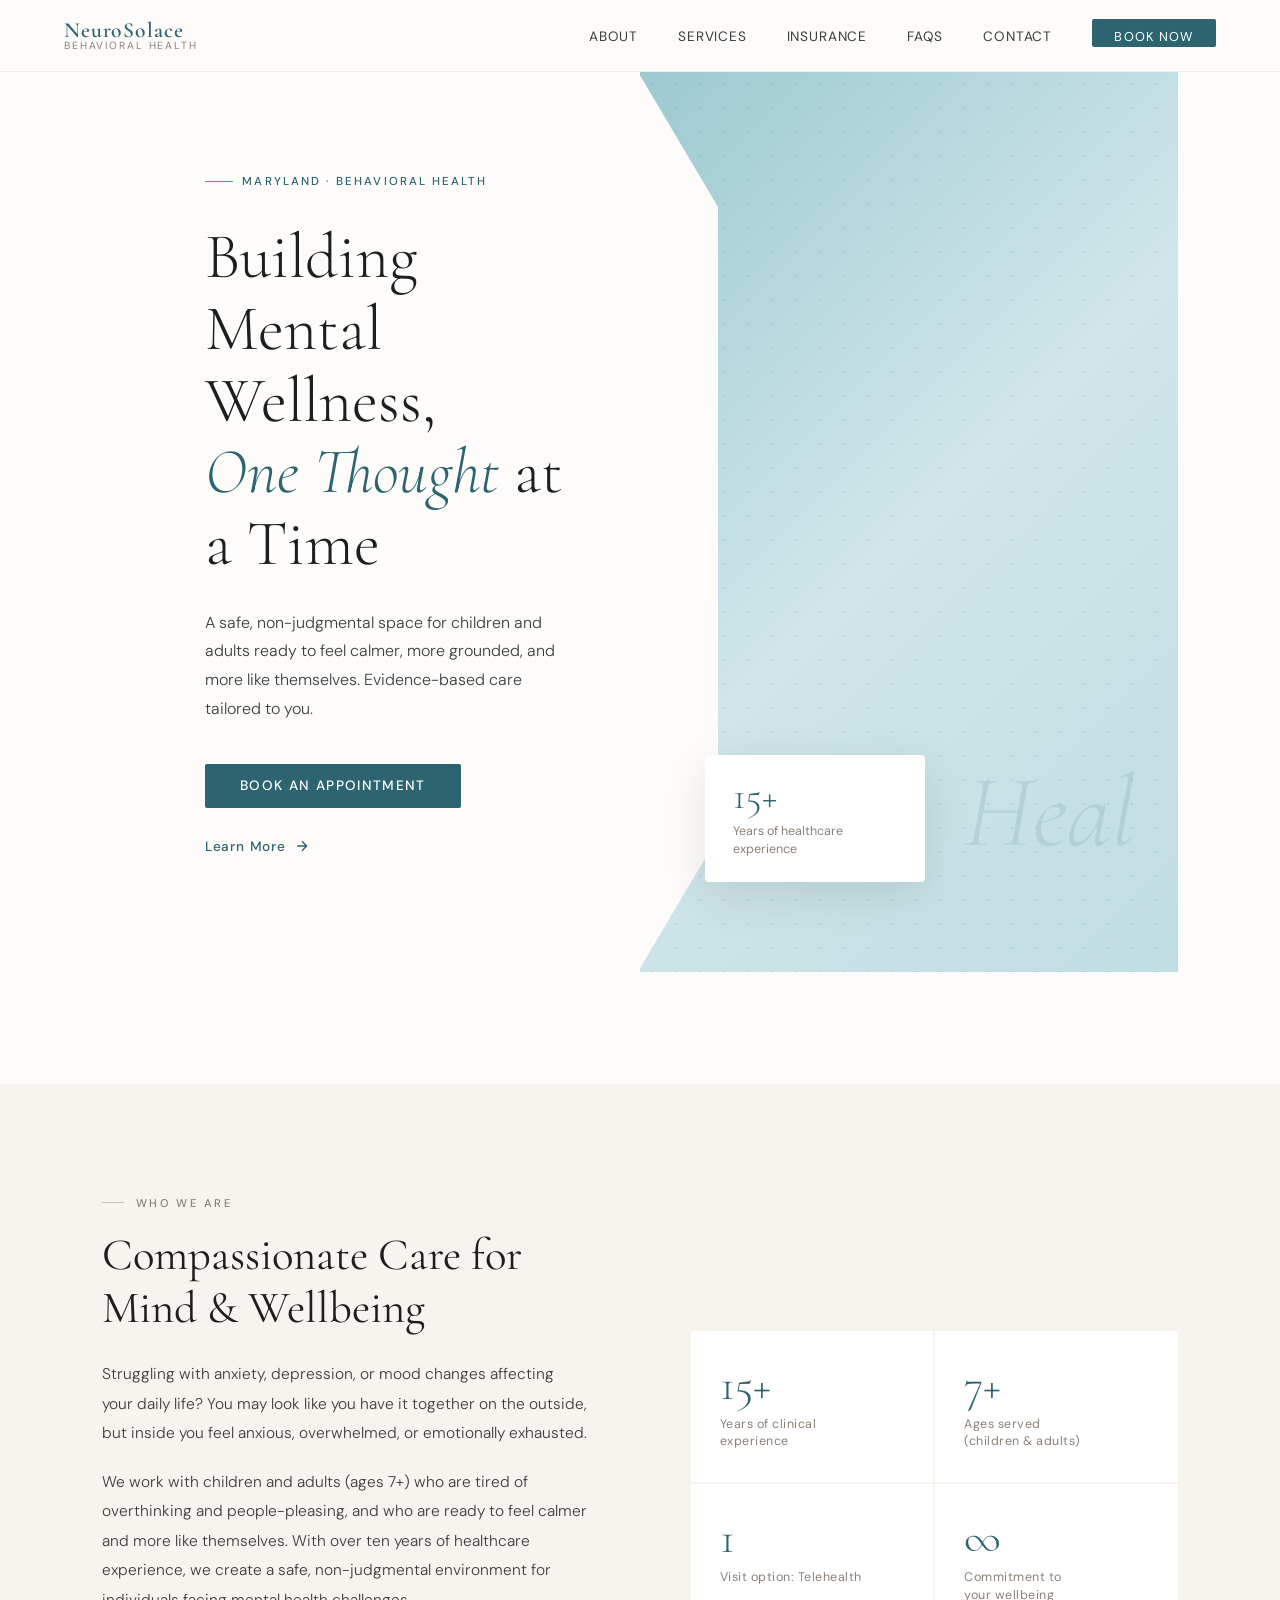
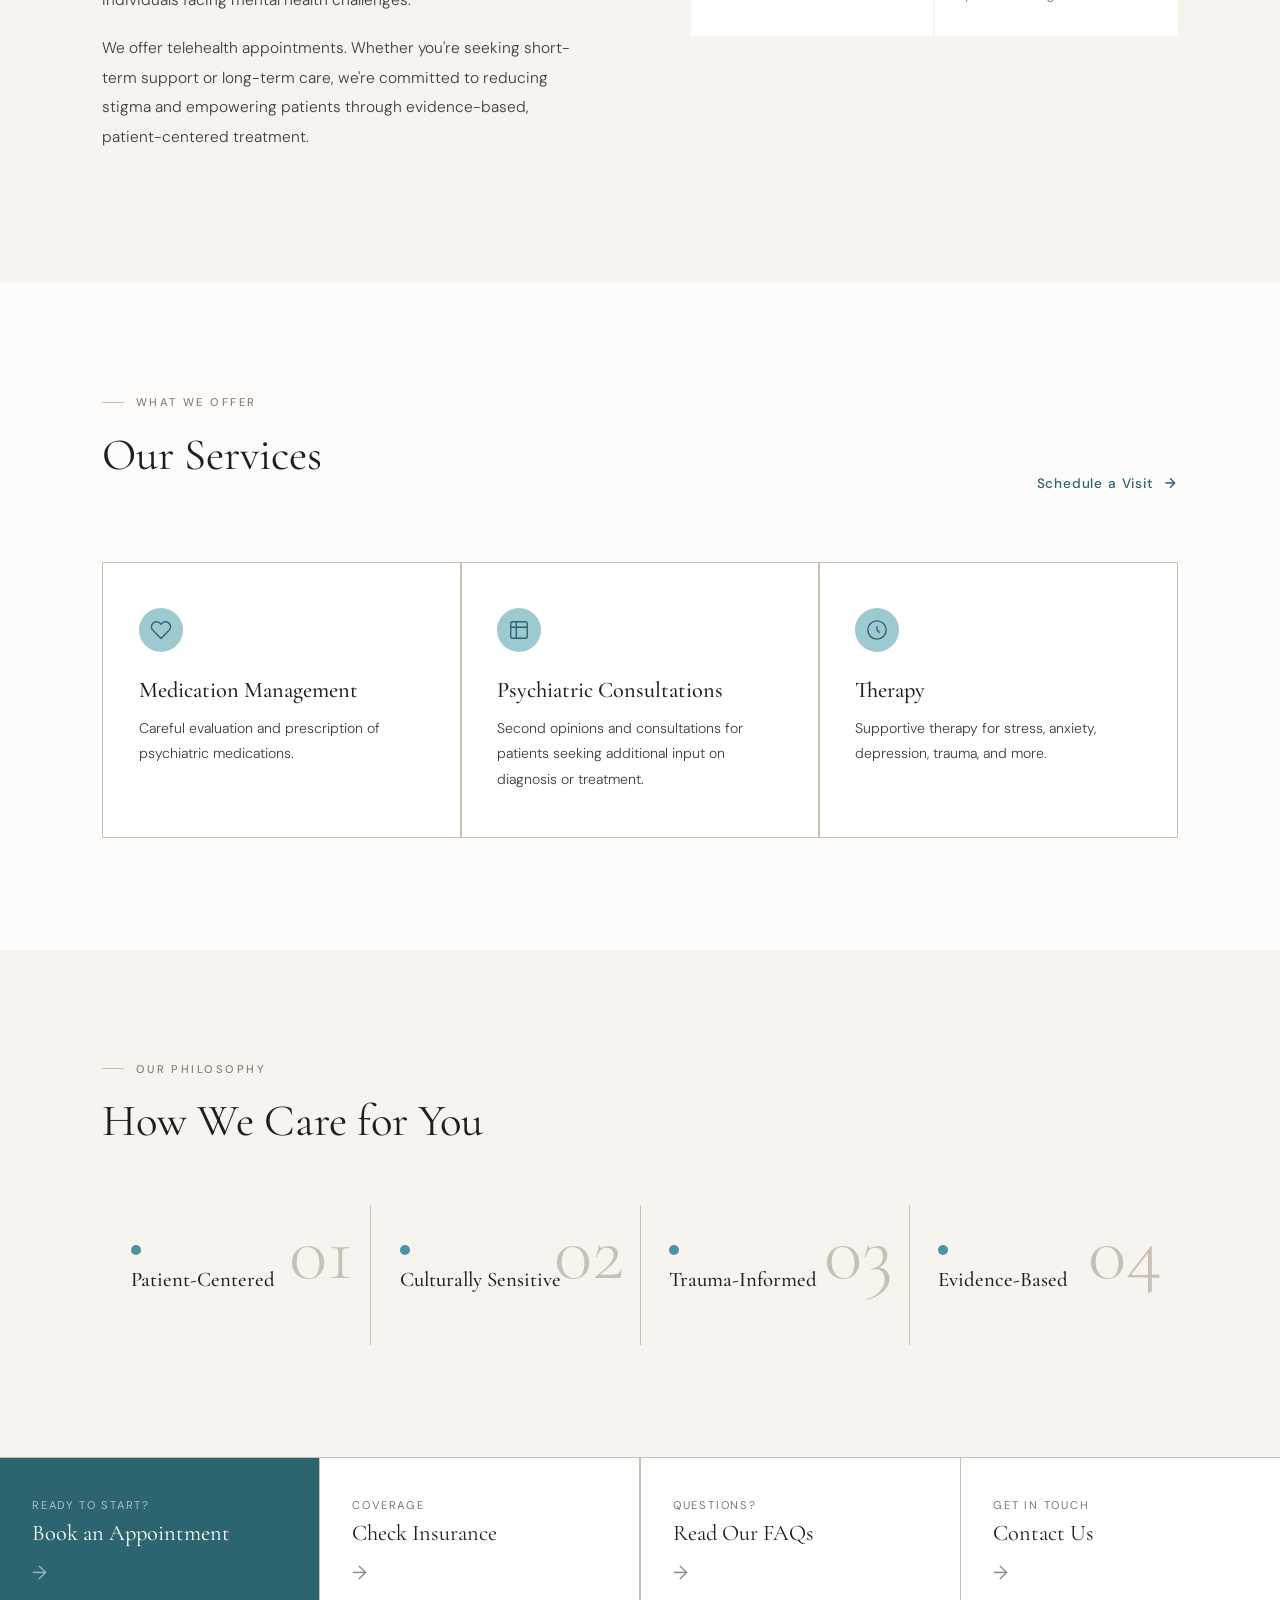
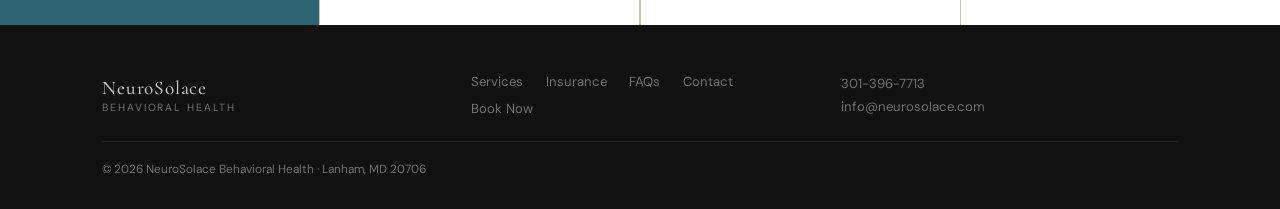
==== index.html @ a00811a0 "Add files via upload" ====
<!DOCTYPE html>
<html lang="en">
<head>
  <meta charset="UTF-8" />
  <meta name="viewport" content="width=device-width, initial-scale=1.0" />
  <title>NeuroSolace Behavioral Health | Mental Health · Therapy · Medication Management</title>
  <link rel="preconnect" href="https://fonts.googleapis.com">
  <link rel="preconnect" href="https://fonts.gstatic.com" crossorigin>
  <link href="https://fonts.googleapis.com/css2?family=Cormorant+Garamond:ital,wght@0,300;0,400;0,500;0,600;1,300;1,400&family=DM+Sans:ital,opsz,wght@0,9..40,300;0,9..40,400;0,9..40,500;1,9..40,300&display=swap" rel="stylesheet">
  <link rel="stylesheet" href="styles.css">
</head>
<body>

<!-- NAV -->
<nav id="navbar">
  <a href="index.html" class="nav-logo">
    <span>NeuroSolace</span>
    <span>Behavioral Health</span>
  </a>
  <ul class="nav-links">
    <li><a href="#about">About</a></li>
    <li><a href="services.html">Services</a></li>
    <li><a href="insurance.html">Insurance</a></li>
    <li><a href="faqs.html">FAQs</a></li>
    <li><a href="contact.html">Contact</a></li>
    <li><a href="contact.html" class="nav-cta">Book Now</a></li>
  </ul>
  <button class="hamburger" id="menuBtn" aria-label="Open menu">
    <span></span><span></span><span></span>
  </button>
</nav>

<!-- MOBILE MENU -->
<div class="mobile-nav" id="mobileNav">
  <button class="close-btn" id="closeBtn">×</button>
  <a href="#about" class="mob-link">About</a>
  <a href="services.html" class="mob-link">Services</a>
  <a href="insurance.html" class="mob-link">Insurance</a>
  <a href="faqs.html" class="mob-link">FAQs</a>
  <a href="contact.html" class="mob-link">Contact</a>
  <a href="contact.html" class="mob-link">Book Now</a>
</div>

<!-- HERO -->
<section id="hero">
  <div class="hero-left">
    <div class="hero-badge reveal">Maryland · Behavioral Health</div>
    <h1 class="hero-title reveal">
      Building Mental Wellness,<br>
      <em>One Thought</em> at a Time
    </h1>
    <p class="hero-desc reveal">
      A safe, non-judgmental space for children and adults ready to feel calmer,
      more grounded, and more like themselves. Evidence-based care tailored to you.
    </p>
    <div class="hero-actions reveal">
      <a href="contact.html" class="btn-primary">Book an Appointment</a>
      <a href="#about" class="btn-secondary">
        Learn More
        <svg width="16" height="16" viewBox="0 0 24 24" fill="none" stroke="currentColor" stroke-width="2"><path d="M5 12h14M12 5l7 7-7 7"/></svg>
      </a>
    </div>
  </div>
  <div class="hero-right" aria-hidden="true">
    <div class="hero-pattern"></div>
    <div class="hero-accent-text">Heal</div>
    <div class="hero-shape"></div>
    <div class="hero-card">
      <div class="hero-card-num">15+</div>
      <p>Years of healthcare experience</p>
    </div>
  </div>
</section>

<!-- ABOUT -->
<section id="about">
  <div class="about-text">
    <div class="section-label reveal">Who We Are</div>
    <h2 class="section-title reveal">Compassionate Care for<br>Mind &amp; Wellbeing</h2>
    <p class="reveal">
      Struggling with anxiety, depression, or mood changes affecting your daily life?
      You may look like you have it together on the outside, but inside you feel anxious,
      overwhelmed, or emotionally exhausted.
    </p>
    <p class="reveal">
      We work with children and adults (ages 7+) who are tired of overthinking and
      people-pleasing, and who are ready to feel calmer and more like themselves.
      With over ten years of healthcare experience, we create a safe, non-judgmental
      environment for individuals facing mental health challenges.
    </p>
    <p class="reveal">
      We offer telehealth appointments. Whether you're
      seeking short-term support or long-term care, we're committed to reducing stigma
      and empowering patients through evidence-based, patient-centered treatment.
    </p>
  </div>
  <div class="about-stats reveal">
    <div class="stat-box">
      <div class="stat-num">15+</div>
      <div class="stat-label">Years of clinical<br>experience</div>
    </div>
    <div class="stat-box">
      <div class="stat-num">7+</div>
      <div class="stat-label">Ages served<br>(children &amp; adults)</div>
    </div>
    <div class="stat-box">
      <div class="stat-num">1</div>
      <div class="stat-label">Visit option: Telehealth</div>
    </div>
    <div class="stat-box">
      <div class="stat-num">∞</div>
      <div class="stat-label">Commitment to<br>your wellbeing</div>
    </div>
  </div>
</section>

<!-- SERVICES PREVIEW -->
<section id="services-preview">
  <div class="services-header">
    <div>
      <div class="section-label reveal">What We Offer</div>
      <h2 class="section-title reveal">Our Services</h2>
    </div>
    <a href="contact.html" class="btn-secondary reveal">
      Schedule a Visit
      <svg width="16" height="16" viewBox="0 0 24 24" fill="none" stroke="currentColor" stroke-width="2"><path d="M5 12h14M12 5l7 7-7 7"/></svg>
    </a>
  </div>
  <div class="services-grid">
    <div class="service-card reveal">
      <div class="service-icon">
        <svg viewBox="0 0 24 24"><path d="M20.84 4.61a5.5 5.5 0 0 0-7.78 0L12 5.67l-1.06-1.06a5.5 5.5 0 0 0-7.78 7.78l1.06 1.06L12 21.23l7.78-7.78 1.06-1.06a5.5 5.5 0 0 0 0-7.78z"/></svg>
      </div>
      <h3>Medication Management</h3>
      <p>Careful evaluation and prescription of psychiatric medications.</p>
    </div>
    <div class="service-card reveal">
      <div class="service-icon">
        <svg viewBox="0 0 24 24"><path d="M9 3H5a2 2 0 0 0-2 2v4m6-6h10a2 2 0 0 1 2 2v4M9 3v18m0 0h10a2 2 0 0 0 2-2V9M9 21H5a2 2 0 0 1-2-2V9m0 0h18"/></svg>
      </div>
      <h3>Psychiatric Consultations</h3>
      <p>Second opinions and consultations for patients seeking additional input on diagnosis or treatment.</p>
    </div>
    <div class="service-card reveal">
      <div class="service-icon">
        <svg viewBox="0 0 24 24"><circle cx="12" cy="12" r="10"/><path d="M12 8v4l3 3"/></svg>
      </div>
      <h3>Therapy</h3>
      <p>Supportive therapy for stress, anxiety, depression, trauma, and more.</p>
    </div>
  </div>
</section>

<!-- APPROACH -->
<section id="approach">
  <div class="approach-header">
    <div class="section-label reveal">Our Philosophy</div>
    <h2 class="section-title reveal">How We Care for You</h2>
  </div>
  <div class="pillars">
    <div class="pillar reveal" data-num="01">
      <div class="pillar-dot"></div>
      <h3>Patient-Centered</h3>
    </div>
    <div class="pillar reveal" data-num="02">
      <div class="pillar-dot"></div>
      <h3>Culturally Sensitive</h3>
    </div>
    <div class="pillar reveal" data-num="03">
      <div class="pillar-dot"></div>
      <h3>Trauma-Informed</h3>
    </div>
    <div class="pillar reveal" data-num="04">
      <div class="pillar-dot"></div>
      <h3>Evidence-Based</h3>
    </div>
  </div>
</section>

<!-- QUICK LINKS -->
<section id="quick-links">
  <div class="quick-links-grid">
    <a href="contact.html" class="ql-card ql-dark reveal">
      <div class="ql-label">Ready to start?</div>
      <div class="ql-title">Book an Appointment</div>
      <div class="ql-arrow">→</div>
    </a>
    <a href="insurance.html" class="ql-card reveal">
      <div class="ql-label">Coverage</div>
      <div class="ql-title">Check Insurance</div>
      <div class="ql-arrow">→</div>
    </a>
    <a href="faqs.html" class="ql-card reveal">
      <div class="ql-label">Questions?</div>
      <div class="ql-title">Read Our FAQs</div>
      <div class="ql-arrow">→</div>
    </a>
    <a href="contact.html" class="ql-card reveal">
      <div class="ql-label">Get in touch</div>
      <div class="ql-title">Contact Us</div>
      <div class="ql-arrow">→</div>
    </a>
  </div>
</section>

<!-- FOOTER -->
<footer>
  <div class="footer-logo">
    <span>NeuroSolace</span>
    <span>Behavioral Health</span>
  </div>
  <div class="footer-links">
    <a href="services.html">Services</a>
    <a href="insurance.html">Insurance</a>
    <a href="faqs.html">FAQs</a>
    <a href="contact.html">Contact</a>
    <a href="contact.html">Book Now</a>
  </div>
  <div class="footer-contact">
    <a href="tel:3013967713">301-396-7713</a>
    <a href="mailto:info@neurosolace.com">info@neurosolace.com</a>
  </div>
  <div class="footer-copy">© 2026 NeuroSolace Behavioral Health · Lanham, MD 20706</div>
</footer>

<script src="main.js"></script>
</body>
</html>
---- styles.css ----
/* ─────────────────────────────────────────
   NeuroSolace Behavioral Health — Styles
   ───────────────────────────────────────── */

/* ── RESET & VARIABLES ── */
*, *::before, *::after {
  box-sizing: border-box;
  margin: 0;
  padding: 0;
}

:root {
  --sage:       #4a95a3;
  --sage-light: #9dc9d1;
  --sage-dark:  #2c6470;
  --cream:      #f7f4ef;
  --warm-white: #fdfcfa;
  --stone:      #c9c0b3;
  --stone-dark: #8a8078;
  --ink:        #1e1e1e;
  --ink-soft:   #3d3d3d;
  --accent:     #c6a87c;
  --accent-lt:  #e8d9c4;
}

html {
  scroll-behavior: smooth;
}

body {
  font-family: 'DM Sans', sans-serif;
  background: var(--warm-white);
  color: var(--ink);
  overflow-x: hidden;
}

/* ── NAVIGATION ── */
nav {
  position: fixed;
  top: 0; left: 0; right: 0;
  z-index: 100;
  padding: 0 5vw;
  height: 72px;
  display: flex;
  align-items: center;
  justify-content: space-between;
  background: rgba(253, 252, 250, 0.88);
  backdrop-filter: blur(14px);
  border-bottom: 1px solid rgba(201, 192, 179, 0.25);
  transition: box-shadow 0.3s;
}

nav.scrolled {
  box-shadow: 0 2px 24px rgba(0, 0, 0, 0.07);
}

.nav-logo {
  display: flex;
  flex-direction: column;
  line-height: 1;
  text-decoration: none;
  color: var(--ink);
}

.nav-logo span:first-child {
  font-family: 'Cormorant Garamond', serif;
  font-size: 1.35rem;
  font-weight: 600;
  letter-spacing: 0.04em;
  color: var(--sage-dark);
}

.nav-logo span:last-child {
  font-size: 0.65rem;
  font-weight: 400;
  letter-spacing: 0.18em;
  text-transform: uppercase;
  color: var(--stone-dark);
}

.nav-links {
  display: flex;
  gap: 2.5rem;
  list-style: none;
}

.nav-links a {
  text-decoration: none;
  color: var(--ink-soft);
  font-size: 0.85rem;
  font-weight: 400;
  letter-spacing: 0.06em;
  text-transform: uppercase;
  position: relative;
  padding-bottom: 2px;
}

.nav-links a::after {
  content: '';
  position: absolute;
  bottom: 0; left: 0;
  width: 0;
  height: 1px;
  background: var(--sage);
  transition: width 0.3s ease;
}

.nav-links a:hover::after {
  width: 100%;
}

.nav-cta {
  background: var(--sage-dark) !important;
  color: #fff !important;
  padding: 0.55rem 1.4rem;
  border-radius: 2px;
  font-size: 0.8rem !important;
  letter-spacing: 0.1em !important;
  transition: background 0.25s !important;
}

.nav-cta::after {
  display: none !important;
}

.nav-cta:hover {
  background: var(--sage) !important;
}

.hamburger {
  display: none;
  flex-direction: column;
  gap: 5px;
  cursor: pointer;
  border: none;
  background: none;
  padding: 4px;
}

.hamburger span {
  display: block;
  width: 22px;
  height: 2px;
  background: var(--ink);
  transition: 0.3s;
}

/* ── MOBILE MENU ── */
.mobile-nav {
  display: none;
  position: fixed;
  inset: 0;
  z-index: 99;
  background: var(--warm-white);
  flex-direction: column;
  align-items: center;
  justify-content: center;
  gap: 2.5rem;
}

.mobile-nav.open {
  display: flex;
}

.mobile-nav a {
  font-family: 'Cormorant Garamond', serif;
  font-size: 2rem;
  font-weight: 400;
  color: var(--ink);
  text-decoration: none;
  letter-spacing: 0.04em;
}

.mobile-nav a:hover {
  color: var(--sage-dark);
}

.close-btn {
  position: absolute;
  top: 1.5rem;
  right: 5vw;
  font-size: 1.8rem;
  cursor: pointer;
  background: none;
  border: none;
  color: var(--ink);
  font-family: 'Cormorant Garamond', serif;
}

/* ── SHARED SECTION STYLES ── */
section {
  padding: 7rem 8vw;
}

.section-label {
  font-size: 0.7rem;
  letter-spacing: 0.22em;
  text-transform: uppercase;
  color: var(--stone-dark);
  font-weight: 500;
  display: flex;
  align-items: center;
  gap: 0.7rem;
  margin-bottom: 1.2rem;
}

.section-label::before {
  content: '';
  display: block;
  width: 22px;
  height: 1px;
  background: var(--stone);
}

.section-title {
  font-family: 'Cormorant Garamond', serif;
  font-size: clamp(2rem, 3.5vw, 3rem);
  font-weight: 400;
  line-height: 1.2;
  margin-bottom: 1.5rem;
}

/* ── SHARED BUTTON STYLES ── */
.btn-primary {
  display: inline-block;
  text-decoration: none;
  background: var(--sage-dark);
  color: #fff;
  padding: 0.85rem 2.2rem;
  border-radius: 2px;
  font-size: 0.85rem;
  letter-spacing: 0.1em;
  text-transform: uppercase;
  font-weight: 500;
  transition: background 0.25s, transform 0.2s;
}

.btn-primary:hover {
  background: var(--sage);
  transform: translateY(-1px);
}

.btn-secondary {
  display: inline-flex;
  align-items: center;
  gap: 0.5rem;
  text-decoration: none;
  color: var(--sage-dark);
  font-size: 0.85rem;
  letter-spacing: 0.06em;
  font-weight: 500;
  padding: 0.85rem 0;
  border-bottom: 1px solid transparent;
  transition: border-color 0.25s;
}

.btn-secondary:hover {
  border-color: var(--sage);
}

.btn-secondary svg {
  transition: transform 0.25s;
}

.btn-secondary:hover svg {
  transform: translateX(4px);
}

/* ── SCROLL REVEAL ANIMATION ── */
/* js-reveal is added by JS once it's ready, so elements are visible without JS */
.js-ready .reveal {
  opacity: 0;
  transform: translateY(24px);
  transition: opacity 0.7s ease, transform 0.7s ease;
}

.js-ready .reveal.visible {
  opacity: 1;
  transform: translateY(0);
}

/* ── HERO ── */
#hero {
  min-height: 100vh;
  display: grid;
  grid-template-columns: 1fr 1fr;
  padding-top: 72px;
  position: relative;
  overflow: hidden;
}

.hero-left {
  display: flex;
  flex-direction: column;
  justify-content: center;
  padding: 8vw 5vw 8vw 8vw;
  position: relative;
  z-index: 2;
}

.hero-badge {
  display: inline-flex;
  align-items: center;
  gap: 0.6rem;
  font-size: 0.72rem;
  letter-spacing: 0.18em;
  text-transform: uppercase;
  color: var(--sage-dark);
  font-weight: 500;
  margin-bottom: 2rem;
}

.hero-badge::before {
  content: '';
  display: block;
  width: 28px;
  height: 1px;
  background: var(--sage);
}

.hero-title {
  font-family: 'Cormorant Garamond', serif;
  font-size: clamp(2.8rem, 5vw, 4.5rem);
  font-weight: 300;
  line-height: 1.12;
  color: var(--ink);
  margin-bottom: 1.8rem;
}

.hero-title em {
  font-style: italic;
  color: var(--sage-dark);
}

.hero-desc {
  font-size: 1rem;
  line-height: 1.8;
  color: var(--ink-soft);
  max-width: 480px;
  margin-bottom: 2.5rem;
  font-weight: 300;
}

.hero-actions {
  display: flex;
  gap: 1rem;
  flex-wrap: wrap;
}

.hero-right {
  position: relative;
  overflow: hidden;
}

.hero-right::before {
  content: '';
  position: absolute;
  inset: 0;
  background: linear-gradient(135deg, var(--sage-light) 0%, #cfe6ea 50%, #c0dde2 100%);
}

.hero-shape {
  position: absolute;
  bottom: 0;
  left: -2px;
  width: 80px;
  height: 100%;
  background: var(--warm-white);
  clip-path: polygon(0 0, 100% 15%, 100% 85%, 0 100%);
}

.hero-pattern {
  position: absolute;
  inset: 0;
  background-image: radial-gradient(circle, rgba(44, 100, 112, 0.12) 1px, transparent 1px);
  background-size: 24px 24px;
}

.hero-accent-text {
  position: absolute;
  bottom: 12%;
  right: 8%;
  font-family: 'Cormorant Garamond', serif;
  font-size: clamp(4rem, 8vw, 8rem);
  font-weight: 300;
  font-style: italic;
  color: rgba(44, 100, 112, 0.12);
  line-height: 1;
  user-select: none;
}

.hero-card {
  position: absolute;
  bottom: 10%;
  left: 12%;
  background: white;
  border-radius: 4px;
  padding: 1.4rem 1.8rem;
  box-shadow: 0 12px 48px rgba(0, 0, 0, 0.1);
  max-width: 220px;
}

.hero-card-num {
  font-family: 'Cormorant Garamond', serif;
  font-size: 2.4rem;
  font-weight: 300;
  color: var(--sage-dark);
  line-height: 1;
}

.hero-card p {
  font-size: 0.78rem;
  color: var(--stone-dark);
  margin-top: 0.4rem;
  line-height: 1.5;
}

/* ── ABOUT ── */
#about {
  background: var(--cream);
  display: grid;
  grid-template-columns: 1fr 1fr;
  gap: 8vw;
  align-items: center;
}

.about-text p {
  font-size: 0.97rem;
  line-height: 1.9;
  color: var(--ink-soft);
  font-weight: 300;
  margin-bottom: 1.2rem;
}

.about-stats {
  display: grid;
  grid-template-columns: 1fr 1fr;
  gap: 2px;
}

.stat-box {
  background: white;
  padding: 2rem 1.8rem;
  position: relative;
  overflow: hidden;
}

.stat-box::after {
  content: '';
  position: absolute;
  bottom: 0; left: 0;
  width: 100%;
  height: 3px;
  background: var(--sage-light);
  transform: scaleX(0);
  transform-origin: left;
  transition: transform 0.4s ease;
}

.stat-box:hover::after {
  transform: scaleX(1);
}

.stat-num {
  font-family: 'Cormorant Garamond', serif;
  font-size: 2.8rem;
  font-weight: 300;
  color: var(--sage-dark);
  line-height: 1;
}

.stat-label {
  font-size: 0.78rem;
  color: var(--stone-dark);
  letter-spacing: 0.04em;
  margin-top: 0.5rem;
  line-height: 1.4;
}

/* ── SERVICES ── */
#services {
  background: var(--warm-white);
}

.services-header {
  display: flex;
  justify-content: space-between;
  align-items: flex-end;
  margin-bottom: 3.5rem;
  flex-wrap: wrap;
  gap: 1.5rem;
}

.services-grid {
  display: grid;
  grid-template-columns: repeat(3, 1fr);
  gap: 1.5px;
  background: var(--stone);
  border: 1.5px solid var(--stone);
}

.service-card {
  background: white;
  padding: 2.8rem 2.2rem;
  transition: background 0.3s;
  cursor: default;
}

.service-card:hover {
  background: var(--cream);
}

.service-icon {
  width: 44px;
  height: 44px;
  margin-bottom: 1.5rem;
  display: flex;
  align-items: center;
  justify-content: center;
  background: var(--sage-light);
  border-radius: 50%;
  color: var(--sage-dark);
}

.service-icon svg {
  width: 22px;
  height: 22px;
  stroke: currentColor;
  fill: none;
  stroke-width: 1.5;
}

.service-card h3 {
  font-family: 'Cormorant Garamond', serif;
  font-size: 1.4rem;
  font-weight: 500;
  margin-bottom: 0.8rem;
}

.service-card p {
  font-size: 0.88rem;
  line-height: 1.8;
  color: var(--ink-soft);
  font-weight: 300;
}

/* ── BOOKING ── */
#booking {
  background: var(--sage-dark);
  color: white;
  display: grid;
  grid-template-columns: 1fr 1fr;
  gap: 6vw;
  align-items: center;
}

#booking .section-label {
  color: rgba(255, 255, 255, 0.55);
}

#booking .section-label::before {
  background: rgba(255, 255, 255, 0.3);
}

#booking .section-title {
  color: white;
}

#booking > div > p {
  font-size: 0.95rem;
  line-height: 1.9;
  color: rgba(255, 255, 255, 0.75);
  font-weight: 300;
  margin-bottom: 2rem;
}

.booking-cards {
  display: flex;
  flex-direction: column;
  gap: 1rem;
}

.booking-card {
  background: rgba(255, 255, 255, 0.1);
  border: 1px solid rgba(255, 255, 255, 0.15);
  border-radius: 2px;
  padding: 1.8rem 2rem;
  display: flex;
  justify-content: space-between;
  align-items: center;
  gap: 1rem;
  text-decoration: none;
  transition: background 0.25s, transform 0.2s;
}

.booking-card:hover {
  background: rgba(255, 255, 255, 0.18);
  transform: translateX(4px);
}

.booking-card-info h4 {
  font-family: 'Cormorant Garamond', serif;
  font-size: 1.2rem;
  font-weight: 400;
  color: white;
  margin-bottom: 0.3rem;
}

.booking-card-info p {
  font-size: 0.8rem;
  color: rgba(255, 255, 255, 0.6);
  margin: 0;
}

.booking-card-arrow {
  width: 36px;
  height: 36px;
  flex-shrink: 0;
  border: 1px solid rgba(255, 255, 255, 0.3);
  border-radius: 50%;
  display: flex;
  align-items: center;
  justify-content: center;
  color: rgba(255, 255, 255, 0.8);
  transition: background 0.25s;
}

.booking-card:hover .booking-card-arrow {
  background: rgba(255, 255, 255, 0.15);
}

/* ── APPROACH ── */
#approach {
  background: var(--cream);
}

.approach-header {
  margin-bottom: 3.5rem;
}

.pillars {
  display: grid;
  grid-template-columns: repeat(4, 1fr);
  gap: 1px;
  background: var(--stone);
}

.pillar {
  background: var(--cream);
  padding: 2.5rem 1.8rem;
  position: relative;
  overflow: hidden;
}

.pillar::before {
  content: attr(data-num);
  font-family: 'Cormorant Garamond', serif;
  font-size: 5rem;
  font-weight: 300;
  color: var(--stone);
  line-height: 1;
  position: absolute;
  top: 0.5rem;
  right: 1rem;
  transition: color 0.3s;
}

.pillar:hover::before {
  color: var(--sage-light);
}

.pillar h3 {
  font-family: 'Cormorant Garamond', serif;
  font-size: 1.3rem;
  font-weight: 500;
  margin-top: 0.8rem;
  margin-bottom: 0.8rem;
  position: relative;
}

.pillar p {
  font-size: 0.84rem;
  line-height: 1.8;
  color: var(--ink-soft);
  font-weight: 300;
  position: relative;
}

.pillar-dot {
  width: 10px;
  height: 10px;
  border-radius: 50%;
  background: var(--sage);
  margin-bottom: 0.8rem;
}

/* ── INSURANCE ── */
#insurance {
  background: var(--warm-white);
  text-align: center;
}

.insurance-inner {
  max-width: 640px;
  margin: 0 auto;
}

.insurance-inner .section-label {
  justify-content: center;
}

.insurance-inner .section-label::before {
  display: none;
}

.insurance-inner p {
  font-size: 0.95rem;
  line-height: 1.9;
  color: var(--ink-soft);
  font-weight: 300;
  margin-bottom: 2.5rem;
}

.insurance-badges {
  display: flex;
  flex-wrap: wrap;
  gap: 0.8rem;
  justify-content: center;
  margin-bottom: 2.5rem;
}

.ins-badge {
  padding: 0.6rem 1.4rem;
  border: 1px solid var(--stone);
  border-radius: 2px;
  font-size: 0.8rem;
  letter-spacing: 0.04em;
  color: var(--ink-soft);
  transition: border-color 0.25s, background 0.25s;
}

.ins-badge:hover {
  border-color: var(--sage);
  background: var(--cream);
}

/* ── CONTACT ── */
#contact {
  background: var(--ink);
  color: white;
  display: grid;
  grid-template-columns: 1fr 1fr;
  gap: 6vw;
  align-items: start;
}

#contact .section-label {
  color: rgba(255, 255, 255, 0.45);
}

#contact .section-label::before {
  background: rgba(255, 255, 255, 0.25);
}

#contact .section-title {
  color: white;
}

.contact-details {
  display: flex;
  flex-direction: column;
  gap: 1.5rem;
}

.contact-item {
  display: flex;
  gap: 1rem;
  align-items: flex-start;
}

.contact-icon {
  width: 38px;
  height: 38px;
  flex-shrink: 0;
  border: 1px solid rgba(255, 255, 255, 0.15);
  display: flex;
  align-items: center;
  justify-content: center;
  margin-top: 0.1rem;
}

.contact-icon svg {
  width: 16px;
  height: 16px;
  stroke: var(--sage-light);
  fill: none;
  stroke-width: 1.5;
}

.contact-item-text span {
  display: block;
  font-size: 0.7rem;
  letter-spacing: 0.14em;
  text-transform: uppercase;
  color: rgba(255, 255, 255, 0.4);
  margin-bottom: 0.3rem;
}

.contact-item-text p {
  font-size: 0.95rem;
  color: rgba(255, 255, 255, 0.85);
  font-weight: 300;
  line-height: 1.6;
}

.contact-item-text a {
  color: inherit;
  text-decoration: none;
}

.contact-item-text a:hover {
  color: var(--sage-light);
}

.contact-form {
  display: flex;
  flex-direction: column;
  gap: 1rem;
}

.form-row {
  display: grid;
  grid-template-columns: 1fr 1fr;
  gap: 1rem;
}

.field label {
  display: block;
  font-size: 0.7rem;
  letter-spacing: 0.14em;
  text-transform: uppercase;
  color: rgba(255, 255, 255, 0.4);
  margin-bottom: 0.5rem;
}

.field input,
.field textarea {
  width: 100%;
  background: rgba(255, 255, 255, 0.06);
  border: 1px solid rgba(255, 255, 255, 0.12);
  color: white;
  padding: 0.85rem 1rem;
  font-family: 'DM Sans', sans-serif;
  font-size: 0.9rem;
  outline: none;
  resize: none;
  transition: border-color 0.25s;
}

.field input:focus,
.field textarea:focus {
  border-color: var(--sage-light);
}

.field input::placeholder,
.field textarea::placeholder {
  color: rgba(255, 255, 255, 0.2);
}

.btn-send {
  background: var(--sage);
  color: white;
  border: none;
  padding: 0.9rem 2rem;
  cursor: pointer;
  font-family: 'DM Sans', sans-serif;
  font-size: 0.82rem;
  letter-spacing: 0.1em;
  text-transform: uppercase;
  font-weight: 500;
  align-self: flex-start;
  transition: background 0.25s, transform 0.2s;
}

.btn-send:hover {
  background: var(--sage-dark);
  transform: translateY(-1px);
}

/* ── FOOTER ── */
footer {
  background: #111;
  color: rgba(255, 255, 255, 0.4);
  padding: 1.8rem 8vw;
  display: flex;
  justify-content: space-between;
  align-items: center;
  font-size: 0.78rem;
  flex-wrap: wrap;
  gap: 1rem;
}

footer a {
  color: rgba(255, 255, 255, 0.4);
  text-decoration: none;
}

footer a:hover {
  color: var(--sage-light);
}

/* ── RESPONSIVE ── */
@media (max-width: 900px) {
  #hero {
    grid-template-columns: 1fr;
  }

  .hero-right {
    display: none;
  }

  .hero-left {
    padding: 6rem 8vw 5rem;
  }

  #about {
    grid-template-columns: 1fr;
  }

  .services-grid {
    grid-template-columns: 1fr;
  }

  .pillars {
    grid-template-columns: 1fr 1fr;
  }

  #booking {
    grid-template-columns: 1fr;
  }

  #contact {
    grid-template-columns: 1fr;
  }

  .form-row {
    grid-template-columns: 1fr;
  }

  .nav-links {
    display: none;
  }

  .hamburger {
    display: flex;
  }
}

@media (max-width: 560px) {
  section {
    padding: 5rem 6vw;
  }

  .pillars {
    grid-template-columns: 1fr;
  }

  .about-stats {
    grid-template-columns: 1fr;
  }
}


/* ═══════════════════════════════════════════
   MULTI-PAGE SHARED STYLES
   ═══════════════════════════════════════════ */

/* ── PAGE HERO (inner pages) ── */
.page-hero {
  padding-top: 72px;
  background: var(--cream);
  border-bottom: 1px solid var(--stone);
}
.page-hero-inner {
  padding: 5rem 8vw 4rem;
}
.page-title {
  font-family: 'Cormorant Garamond', serif;
  font-size: clamp(2.4rem, 5vw, 4rem);
  font-weight: 300;
  line-height: 1.1;
  margin-bottom: 1rem;
}
.page-subtitle {
  font-size: 1rem;
  line-height: 1.8;
  color: var(--ink-soft);
  max-width: 560px;
  font-weight: 300;
}

/* ── PAGE MAIN ── */
.page-main {
  background: var(--warm-white);
}
.inner-section {
  padding: 5rem 8vw 6rem;
}

/* ── NAV ACTIVE STATE ── */
.nav-active {
  color: var(--sage-dark) !important;
}
.nav-active::after {
  width: 100% !important;
}

/* ── QUICK LINKS (home page) ── */
#quick-links {
  padding: 0;
  background: var(--warm-white);
}
.quick-links-grid {
  display: grid;
  grid-template-columns: repeat(4, 1fr);
  gap: 1.5px;
  background: var(--stone);
  border-top: 1.5px solid var(--stone);
}
.ql-card {
  background: white;
  padding: 2.5rem 2rem;
  text-decoration: none;
  color: var(--ink);
  display: flex;
  flex-direction: column;
  gap: 0.4rem;
  transition: background 0.25s;
}
.ql-card:hover { background: var(--cream); }
.ql-card.ql-dark { background: var(--sage-dark); color: white; }
.ql-card.ql-dark:hover { background: var(--sage); }
.ql-label { font-size: 0.7rem; letter-spacing: 0.16em; text-transform: uppercase; opacity: 0.6; }
.ql-title { font-family: 'Cormorant Garamond', serif; font-size: 1.4rem; font-weight: 400; }
.ql-arrow { font-size: 1.2rem; margin-top: 0.5rem; opacity: 0.5; }
.ql-card:hover .ql-arrow { opacity: 1; transform: translateX(4px); transition: 0.2s; }

/* ── FOOTER ── */
footer {
  background: #111;
  padding: 3rem 8vw 2rem;
  display: grid;
  grid-template-columns: 1fr 1fr 1fr;
  grid-template-rows: auto auto;
  gap: 1.5rem 2rem;
  color: rgba(255,255,255,0.4);
  font-size: 0.82rem;
}
.footer-logo {
  display: flex; flex-direction: column; line-height: 1.3;
}
.footer-logo span:first-child {
  font-family: 'Cormorant Garamond', serif;
  font-size: 1.2rem; font-weight: 500;
  color: rgba(255,255,255,0.75);
  letter-spacing: 0.04em;
}
.footer-logo span:last-child {
  font-size: 0.65rem; letter-spacing: 0.18em;
  text-transform: uppercase;
}
.footer-links {
  display: flex; flex-wrap: wrap; gap: 0.6rem 1.4rem;
  align-items: flex-start;
}
.footer-links a, .footer-contact a {
  color: rgba(255,255,255,0.4); text-decoration: none;
}
.footer-links a:hover, .footer-contact a:hover { color: var(--sage-light); }
.footer-contact {
  display: flex; flex-direction: column; gap: 0.4rem;
}
.footer-copy {
  grid-column: 1 / -1;
  border-top: 1px solid rgba(255,255,255,0.08);
  padding-top: 1.2rem;
  font-size: 0.74rem;
}

/* ── SERVICES PAGE ── */
.services-grid-full {
  display: flex; flex-direction: column; gap: 1.5px;
  background: var(--stone); margin-bottom: 4rem;
}
.service-card-full {
  background: white; padding: 2.8rem 2.5rem;
  display: grid; grid-template-columns: 80px 1fr; gap: 2rem;
  align-items: start;
  transition: background 0.25s;
}
.service-card-full:hover { background: var(--cream); }
.scf-icon {
  width: 56px; height: 56px;
  background: var(--sage-light); border-radius: 50%;
  display: flex; align-items: center; justify-content: center;
}
.scf-icon svg { width: 26px; height: 26px; stroke: var(--sage-dark); }
.scf-body h3 {
  font-family: 'Cormorant Garamond', serif;
  font-size: 1.6rem; font-weight: 500; margin-bottom: 0.6rem;
}
.scf-body p { font-size: 0.95rem; line-height: 1.8; color: var(--ink-soft); font-weight: 300; margin-bottom: 1rem; }
.scf-list { list-style: none; padding: 0; display: flex; flex-direction: column; gap: 0.35rem; }
.scf-list li { font-size: 0.85rem; color: var(--ink-soft); padding-left: 1.2rem; position: relative; }
.scf-list li::before { content: '–'; position: absolute; left: 0; color: var(--sage); }

.conditions-block { margin-bottom: 3.5rem; }
.conditions-grid {
  display: flex; flex-wrap: wrap; gap: 0.6rem; margin-top: 1.5rem;
}
.condition-tag {
  padding: 0.5rem 1.2rem; border: 1px solid var(--stone);
  border-radius: 2px; font-size: 0.82rem; color: var(--ink-soft);
  transition: border-color 0.2s, background 0.2s;
}
.condition-tag:hover { border-color: var(--sage); background: var(--cream); }

/* ── CTA BAND ── */
.cta-band {
  background: var(--cream); border: 1px solid var(--stone);
  padding: 2.5rem; display: flex;
  justify-content: space-between; align-items: center;
  gap: 2rem; flex-wrap: wrap;
}
.cta-band h3 {
  font-family: 'Cormorant Garamond', serif;
  font-size: 1.6rem; font-weight: 400; margin-bottom: 0.3rem;
}
.cta-band p { font-size: 0.9rem; color: var(--ink-soft); font-weight: 300; }

/* ── INSURANCE PAGE ── */
.insurance-cards {
  display: grid; grid-template-columns: repeat(4, 1fr);
  gap: 1.5px; background: var(--stone);
  margin-bottom: 4rem;
}
.ins-card {
  background: white; padding: 1.8rem 1.5rem;
  transition: background 0.25s;
}
.ins-card:hover { background: var(--cream); }
.ins-card-icon {
  width: 44px; height: 44px;
  margin-bottom: 1rem;
  background: var(--sage-light);
  border-radius: 50%;
  display: flex; align-items: center; justify-content: center;
  color: var(--sage-dark);
}
.ins-card-icon svg { width: 20px; height: 20px; stroke: currentColor; fill: none; stroke-width: 1.5; }
.ins-card-name {
  font-family: 'Cormorant Garamond', serif;
  font-size: 1.2rem; font-weight: 500; margin-bottom: 0.4rem;
}
.ins-card-note { font-size: 0.78rem; color: var(--stone-dark); }

.self-pay-block {
  background: var(--cream); padding: 3rem; margin-bottom: 2rem;
}
.self-pay-block p { font-size: 0.97rem; line-height: 1.9; color: var(--ink-soft); font-weight: 300; }

.ins-notice {
  display: flex; gap: 1rem; align-items: flex-start;
  padding: 1.5rem 2rem; border: 1px solid var(--stone);
  background: white; margin-bottom: 3rem;
}
.ins-notice svg { flex-shrink: 0; margin-top: 2px; stroke: var(--stone-dark); }
.ins-notice p { font-size: 0.87rem; line-height: 1.7; color: var(--ink-soft); }
.ins-notice a { color: var(--sage-dark); }

/* ── FAQs PAGE ── */
.faq-list { display: flex; flex-direction: column; gap: 1.5px; background: var(--stone); margin-bottom: 3rem; }
.faq-item { background: white; overflow: hidden; }
.faq-question {
  width: 100%; text-align: left; padding: 1.6rem 2rem;
  display: flex; justify-content: space-between; align-items: center; gap: 1rem;
  background: none; border: none; cursor: pointer;
  font-family: 'DM Sans', sans-serif; font-size: 1rem;
  font-weight: 500; color: var(--ink);
  transition: background 0.2s;
}
.faq-question:hover { background: var(--cream); }
.faq-icon {
  font-size: 1.4rem; color: var(--sage); flex-shrink: 0;
  transition: transform 0.3s;
}
.faq-item.open .faq-icon { transform: rotate(45deg); }
.faq-answer {
  max-height: 0; overflow: hidden;
  transition: max-height 0.4s ease, padding 0.3s;
  padding: 0 2rem;
}
.faq-item.open .faq-answer { max-height: 600px; padding: 0 2rem 1.8rem; }
.faq-answer p { font-size: 0.92rem; line-height: 1.9; color: var(--ink-soft); font-weight: 300; margin-bottom: 0.8rem; }
.faq-answer ul { margin-left: 1.2rem; display: flex; flex-direction: column; gap: 0.4rem; }
.faq-answer li { font-size: 0.92rem; color: var(--ink-soft); line-height: 1.7; font-weight: 300; }
.faq-answer a { color: var(--sage-dark); }

/* ── #services-preview ── */
#services-preview { background: var(--warm-white); }

/* ── RESPONSIVE ── */
@media (max-width: 900px) {
  .quick-links-grid { grid-template-columns: 1fr 1fr; }
  .insurance-cards { grid-template-columns: 1fr 1fr; }
  .service-card-full { grid-template-columns: 1fr; gap: 1rem; }
  footer { grid-template-columns: 1fr 1fr; }
  .cta-band { flex-direction: column; align-items: flex-start; }
}
@media (max-width: 560px) {
  .quick-links-grid { grid-template-columns: 1fr; }
  .insurance-cards { grid-template-columns: 1fr; }
  footer { grid-template-columns: 1fr; }
  .page-hero-inner { padding: 4rem 6vw 3rem; }
  .inner-section { padding: 3rem 6vw 4rem; }
}
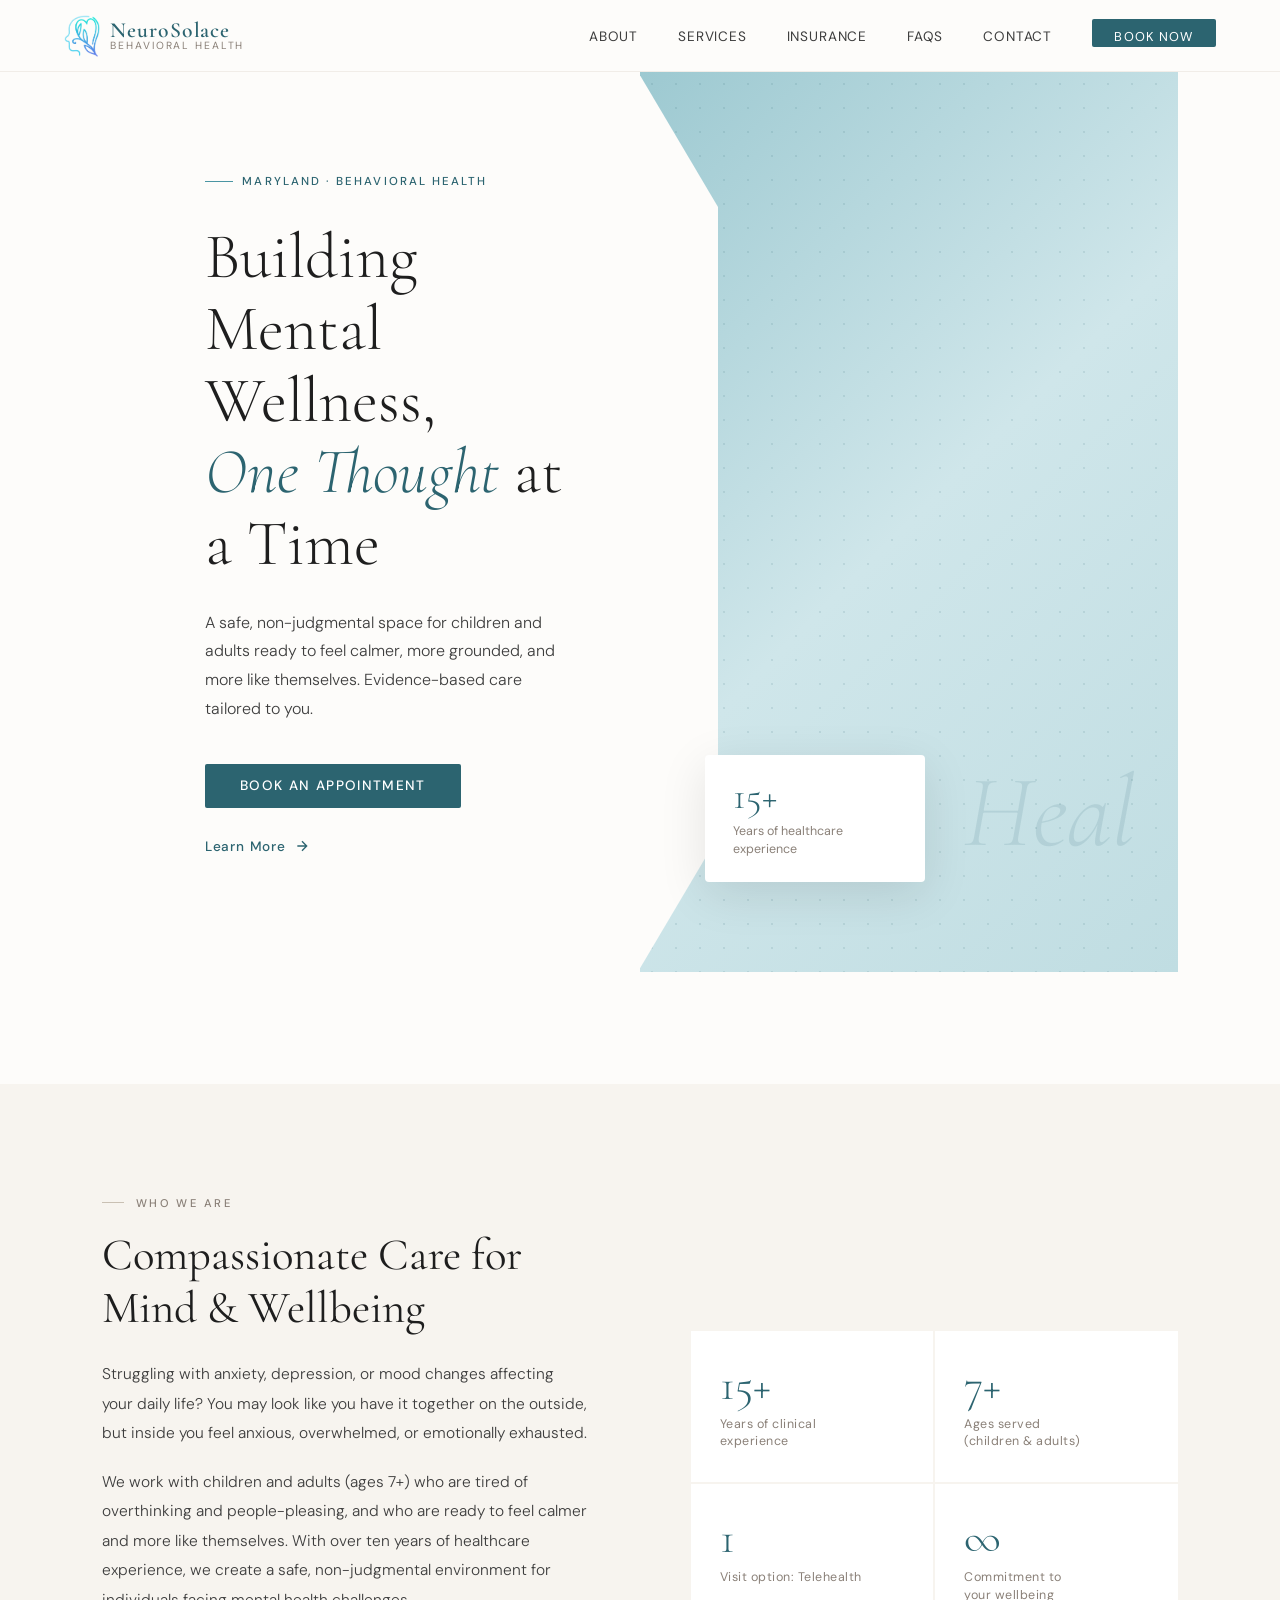
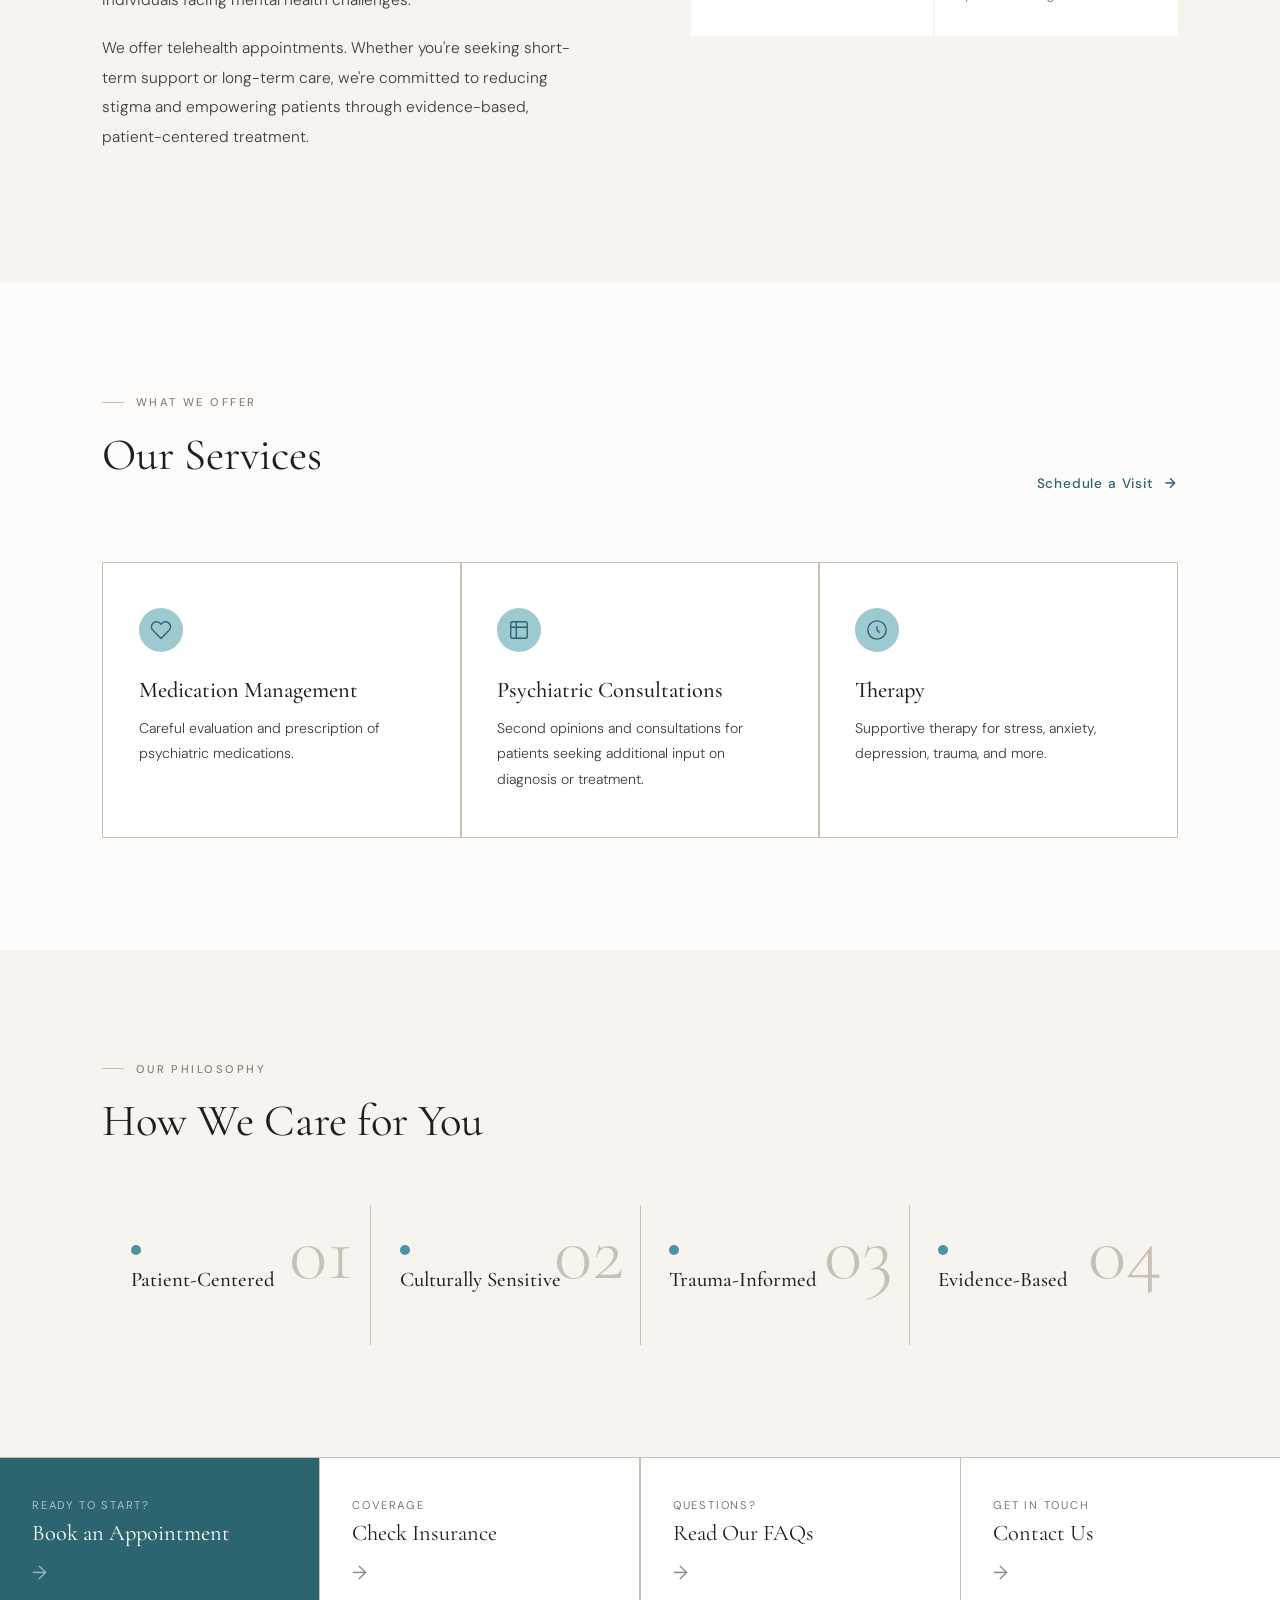
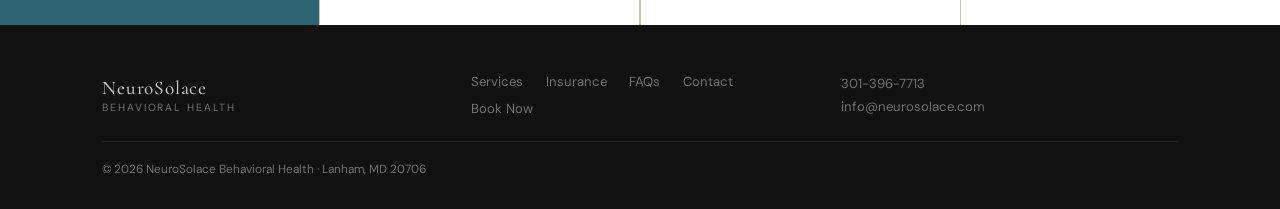
==== commit 71ca9a11: "Add files via upload" ====
--- a/index.html
+++ b/index.html
@@ -14,8 +14,11 @@
 <!-- NAV -->
 <nav id="navbar">
   <a href="index.html" class="nav-logo">
-    <span>NeuroSolace</span>
-    <span>Behavioral Health</span>
+    <img src="FullLogo_Transparent_NoBuffer.png" alt="NeuroSolace Logo" class="logo-img">
+    <div class="nav-logo-text">
+      <span>NeuroSolace</span>
+      <span>Behavioral Health</span>
+    </div>
   </a>
   <ul class="nav-links">
     <li><a href="#about">About</a></li>
--- a/styles.css
+++ b/styles.css
@@ -56,13 +56,25 @@
 
 .nav-logo {
   display: flex;
+  flex-direction: row;
+  align-items: center;
+  gap: 10px;
+  text-decoration: none;
+  color: var(--ink);
+}
+
+.nav-logo .logo-img {
+  height: 42px;
+  width: auto;
+}
+
+.nav-logo-text {
+  display: flex;
   flex-direction: column;
   line-height: 1;
-  text-decoration: none;
-  color: var(--ink);
-}
-
-.nav-logo span:first-child {
+}
+
+.nav-logo-text span:first-child {
   font-family: 'Cormorant Garamond', serif;
   font-size: 1.35rem;
   font-weight: 600;
@@ -70,7 +82,7 @@
   color: var(--sage-dark);
 }
 
-.nav-logo span:last-child {
+.nav-logo-text span:last-child {
   font-size: 0.65rem;
   font-weight: 400;
   letter-spacing: 0.18em;
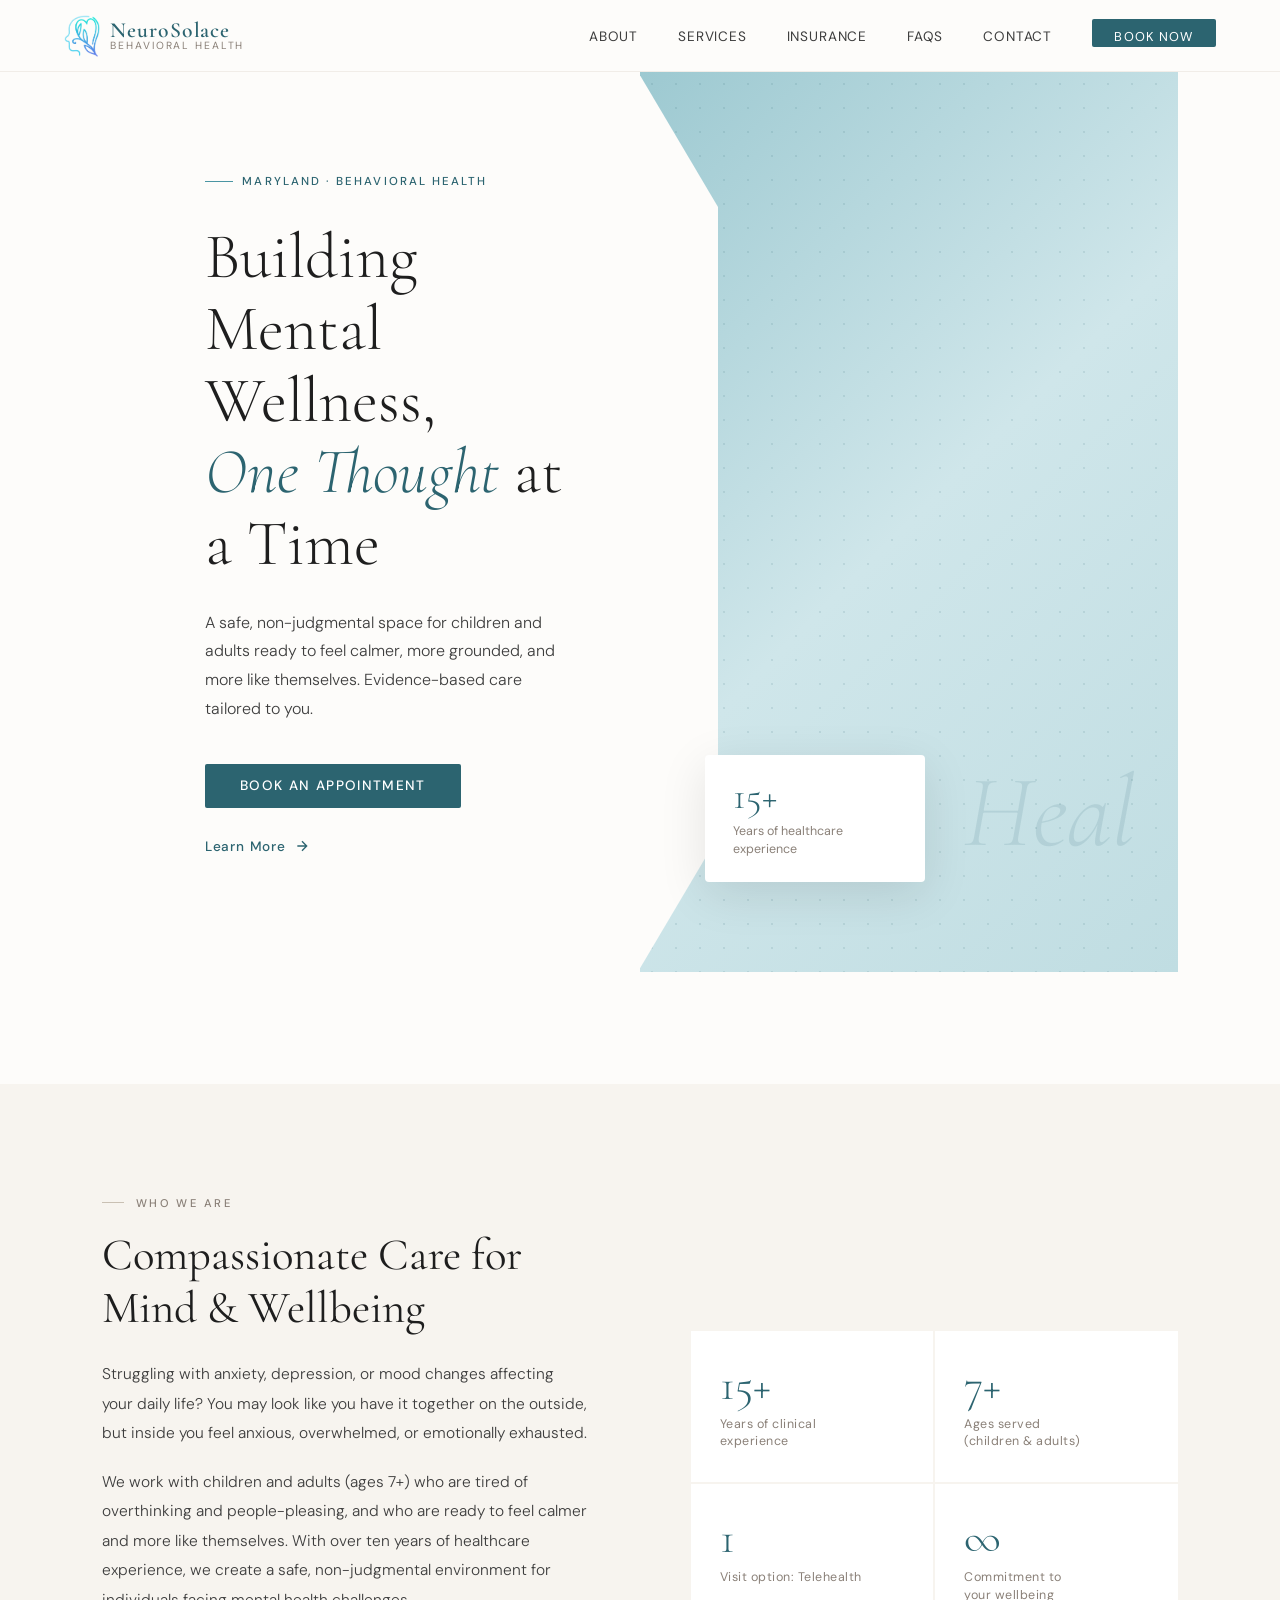
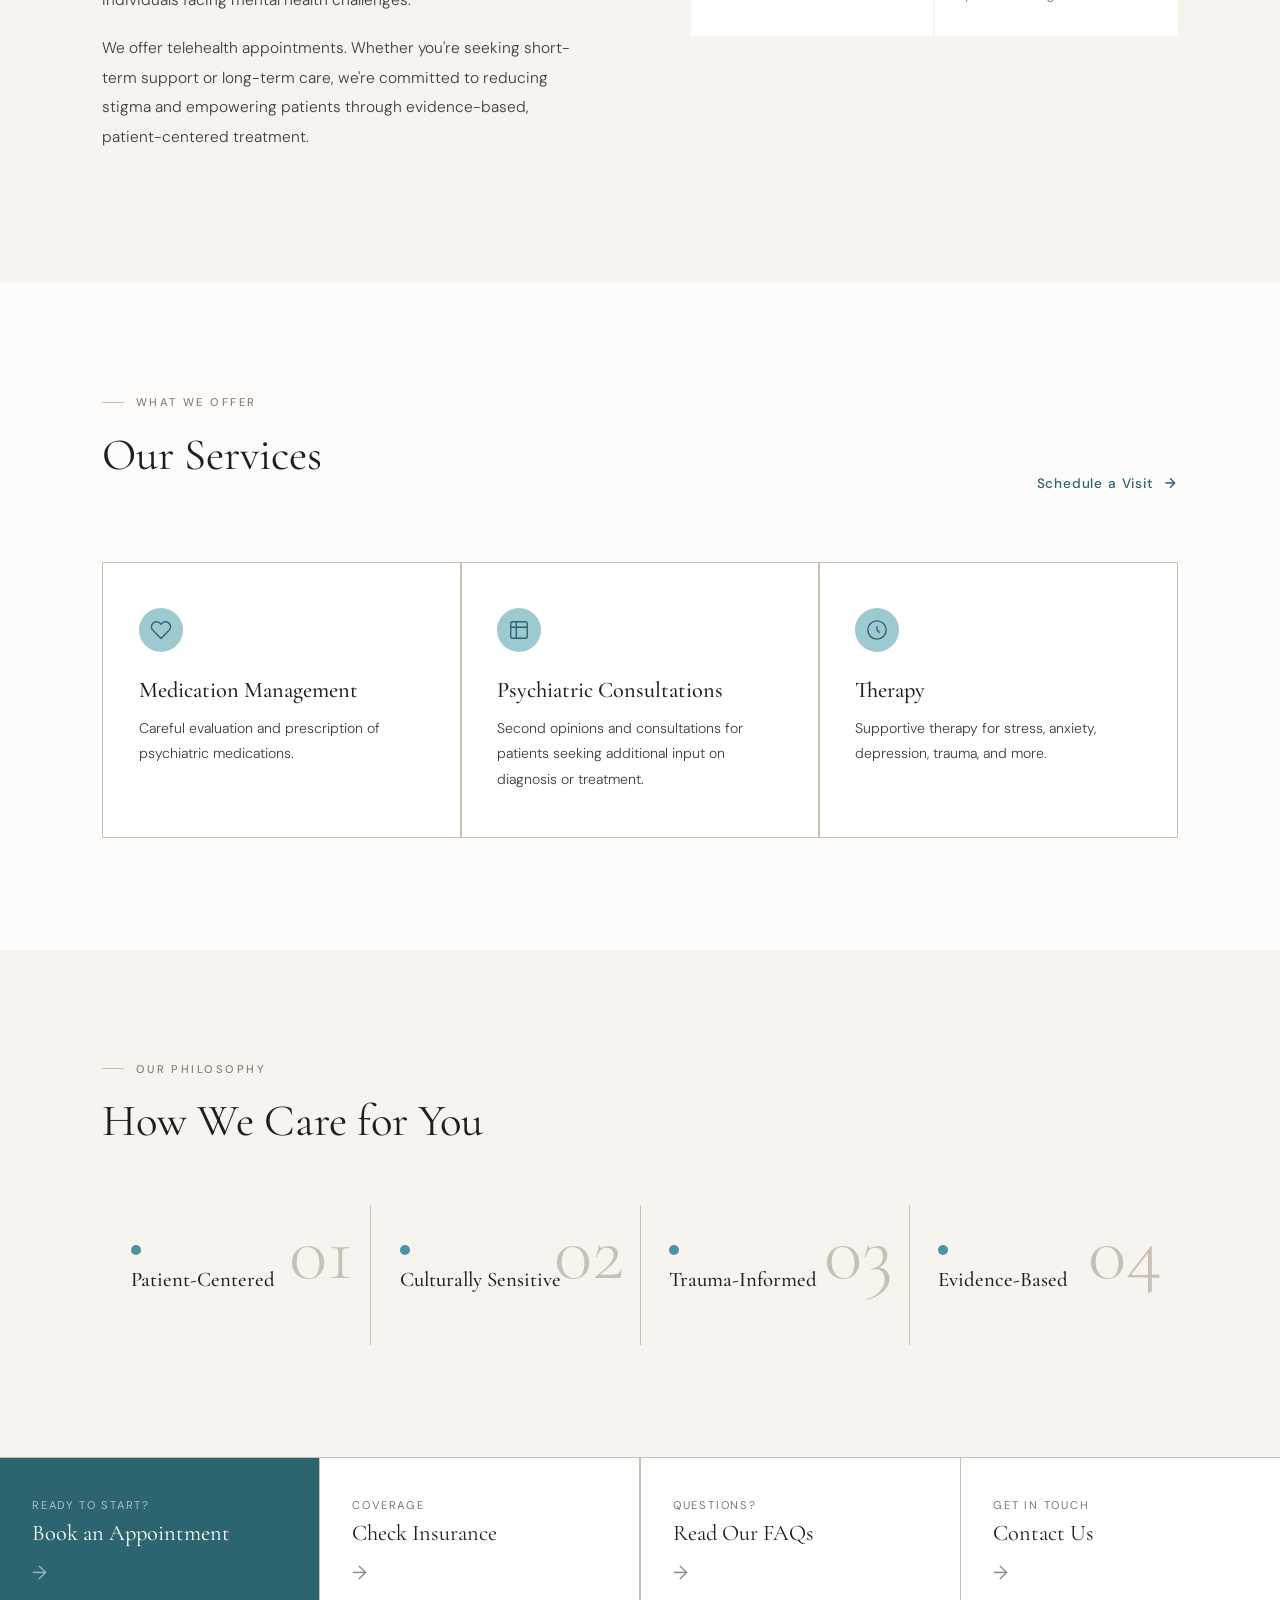
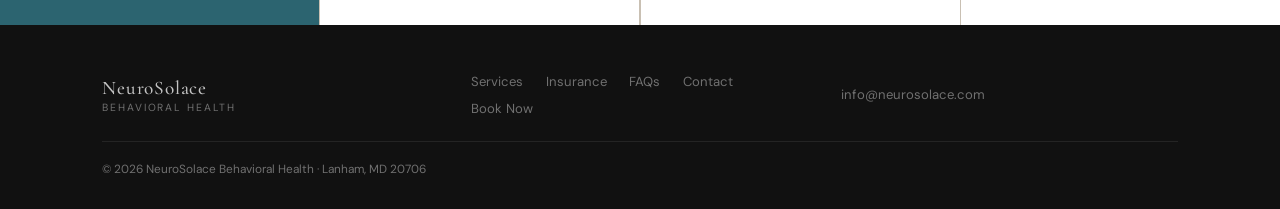
==== commit bd472150: "Fix HTML encoding issues in index.html" ====
--- a/index.html
+++ b/index.html
@@ -220,7 +220,6 @@
     <a href="contact.html">Book Now</a>
   </div>
   <div class="footer-contact">
-    <a href="tel:3013967713">301-396-7713</a>
     <a href="mailto:info@neurosolace.com">info@neurosolace.com</a>
   </div>
   <div class="footer-copy">© 2026 NeuroSolace Behavioral Health · Lanham, MD 20706</div>
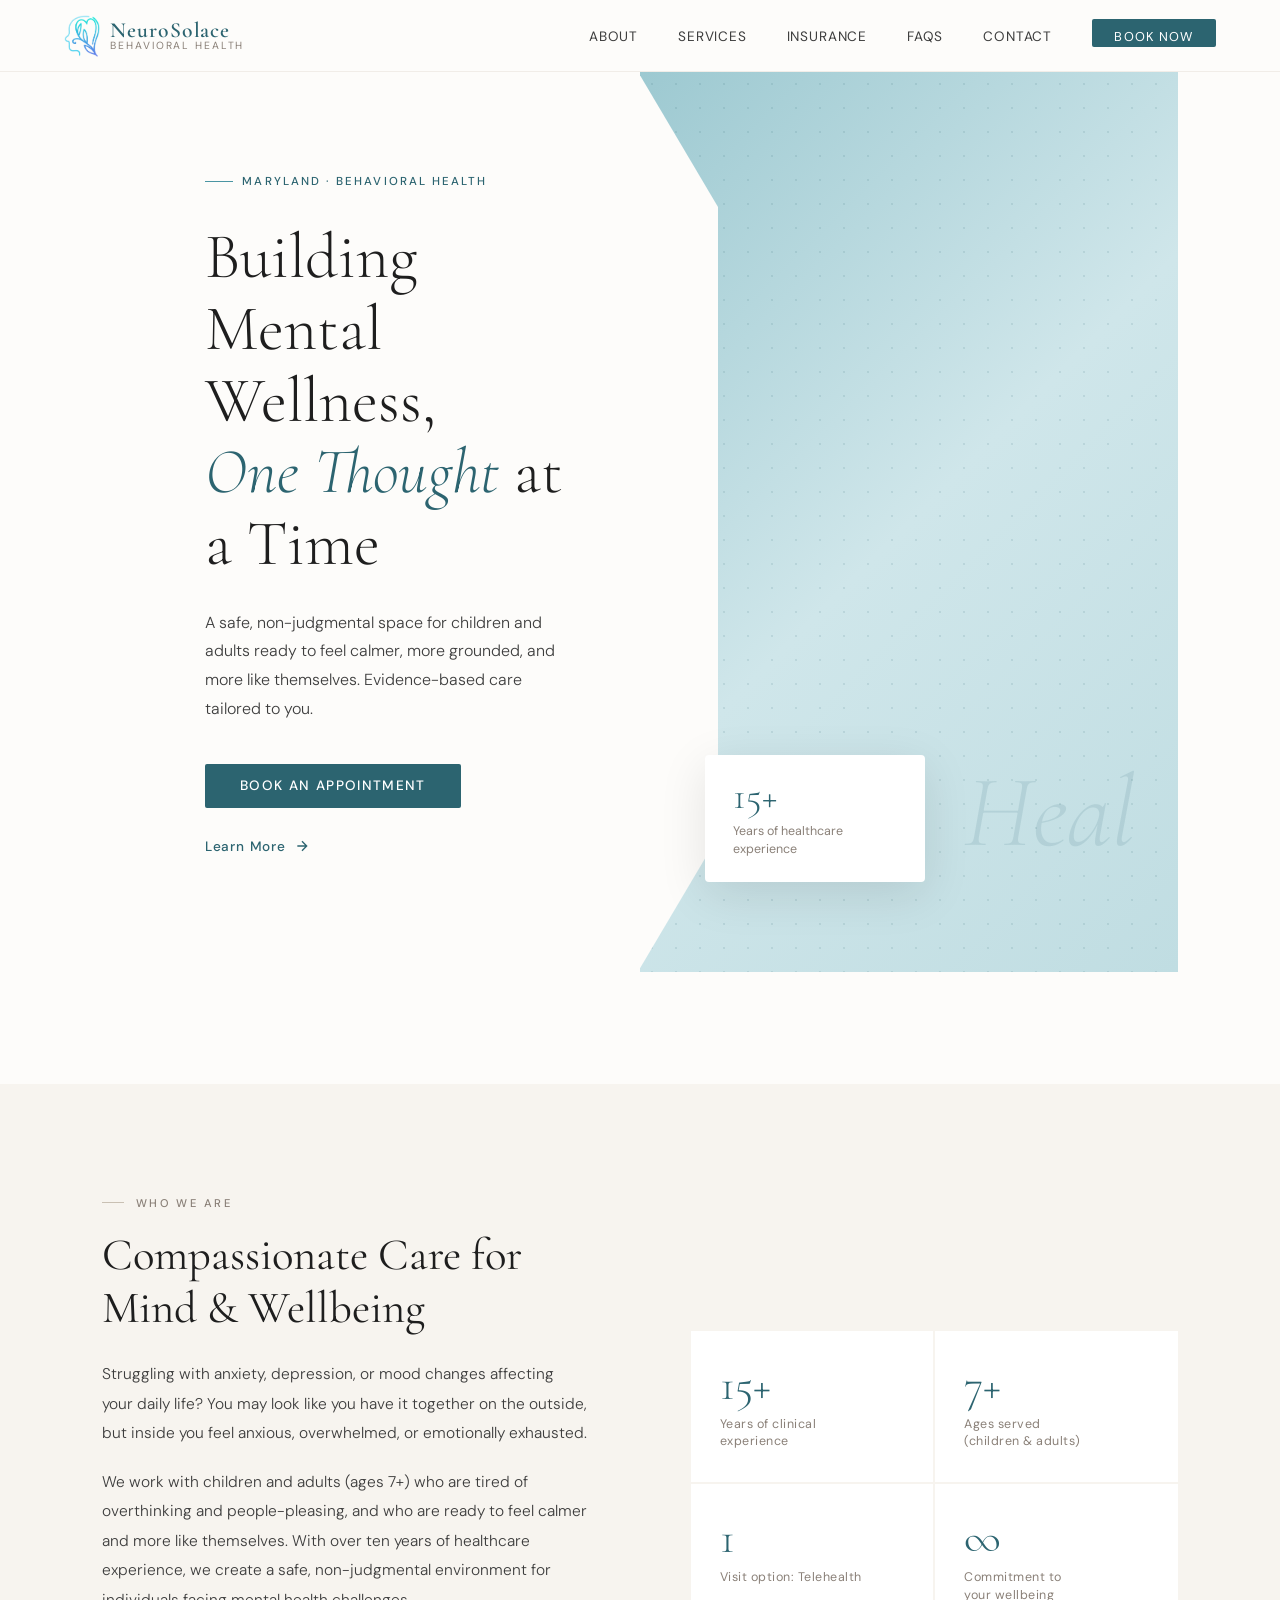
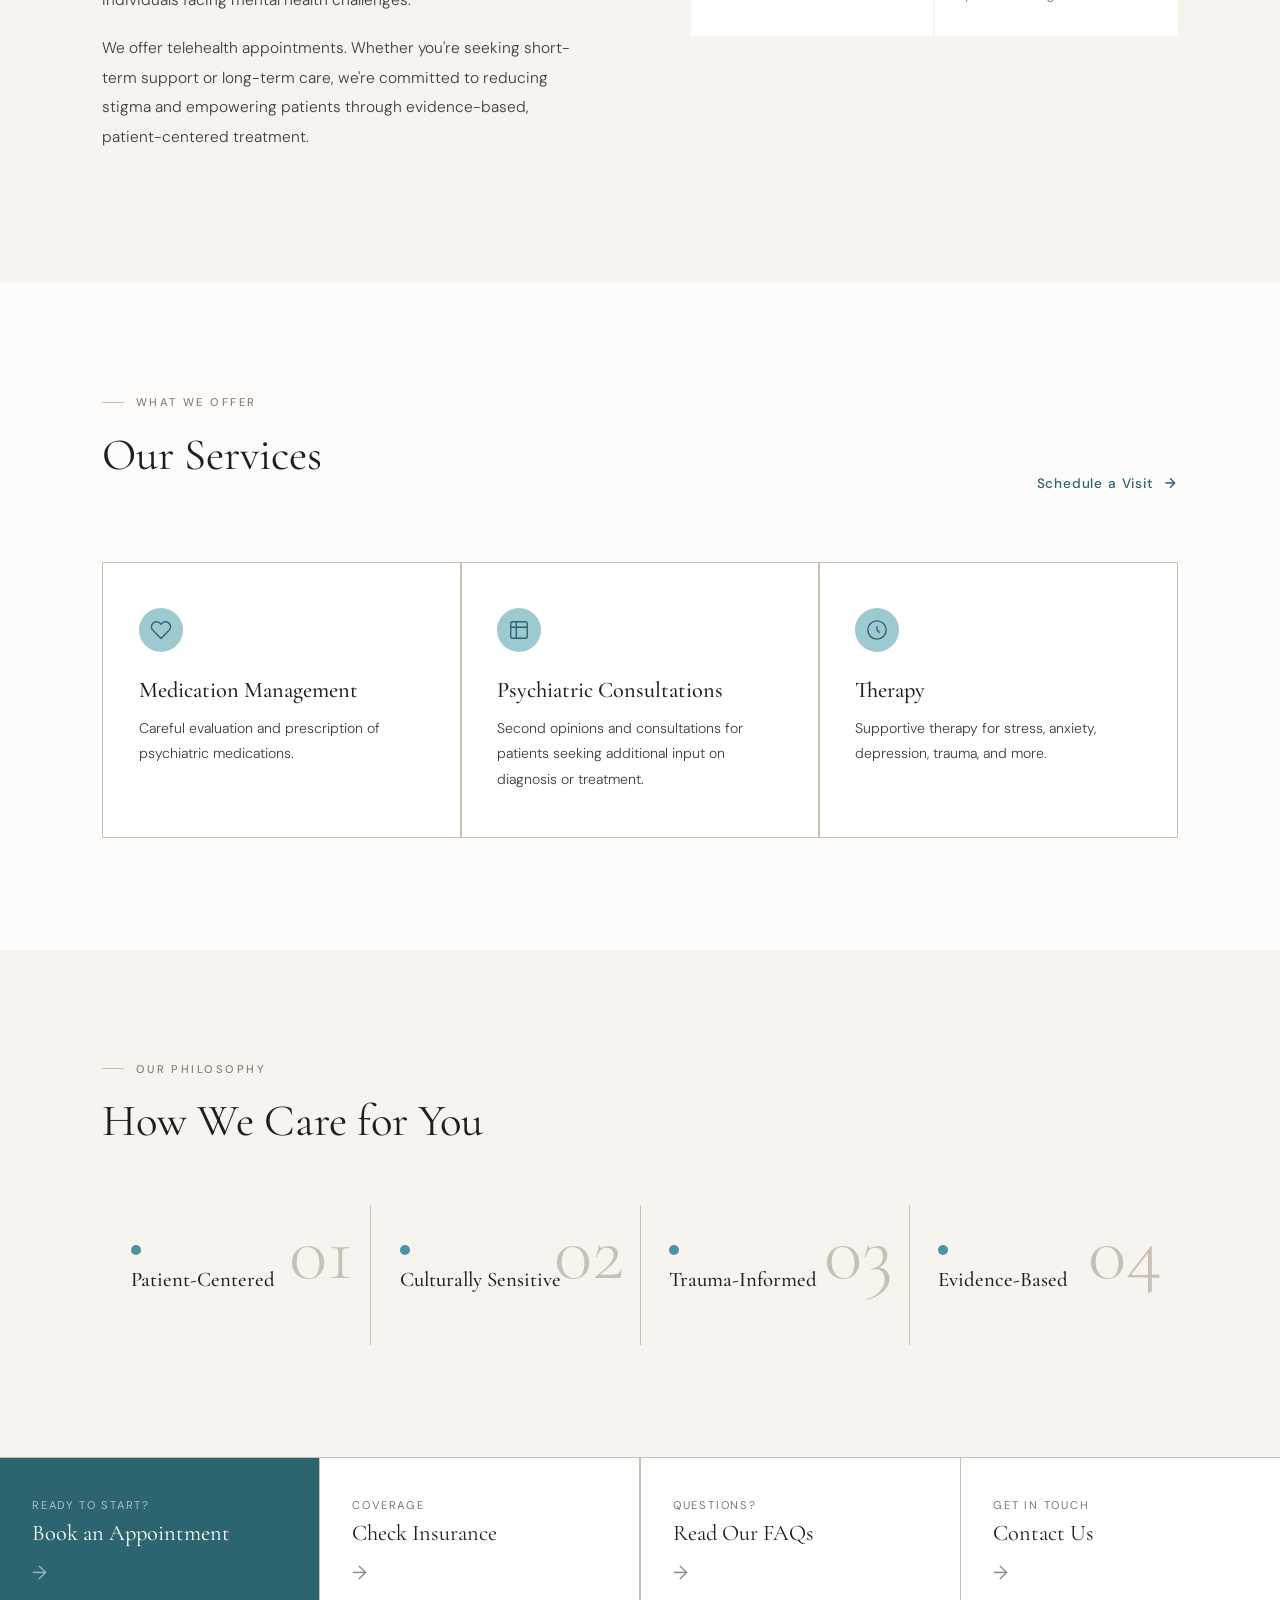
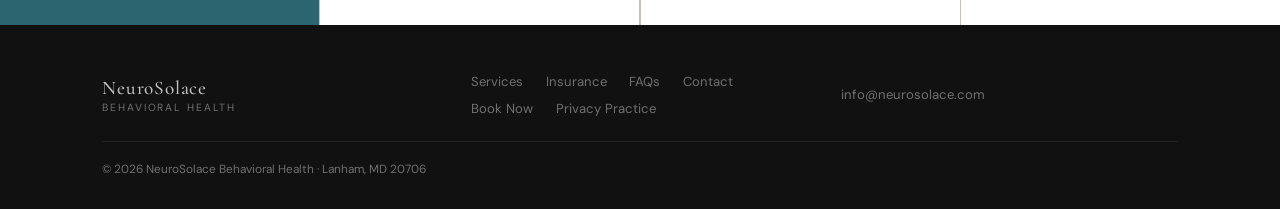
==== commit 24024001: "Add privacy policy link in footer Added a privacy policy link to the footer." ====
--- a/index.html
+++ b/index.html
@@ -218,6 +218,7 @@
     <a href="faqs.html">FAQs</a>
     <a href="contact.html">Contact</a>
     <a href="contact.html">Book Now</a>
+    <a href="privacy-policy.html">Privacy Practice</a>
   </div>
   <div class="footer-contact">
     <a href="mailto:info@neurosolace.com">info@neurosolace.com</a>
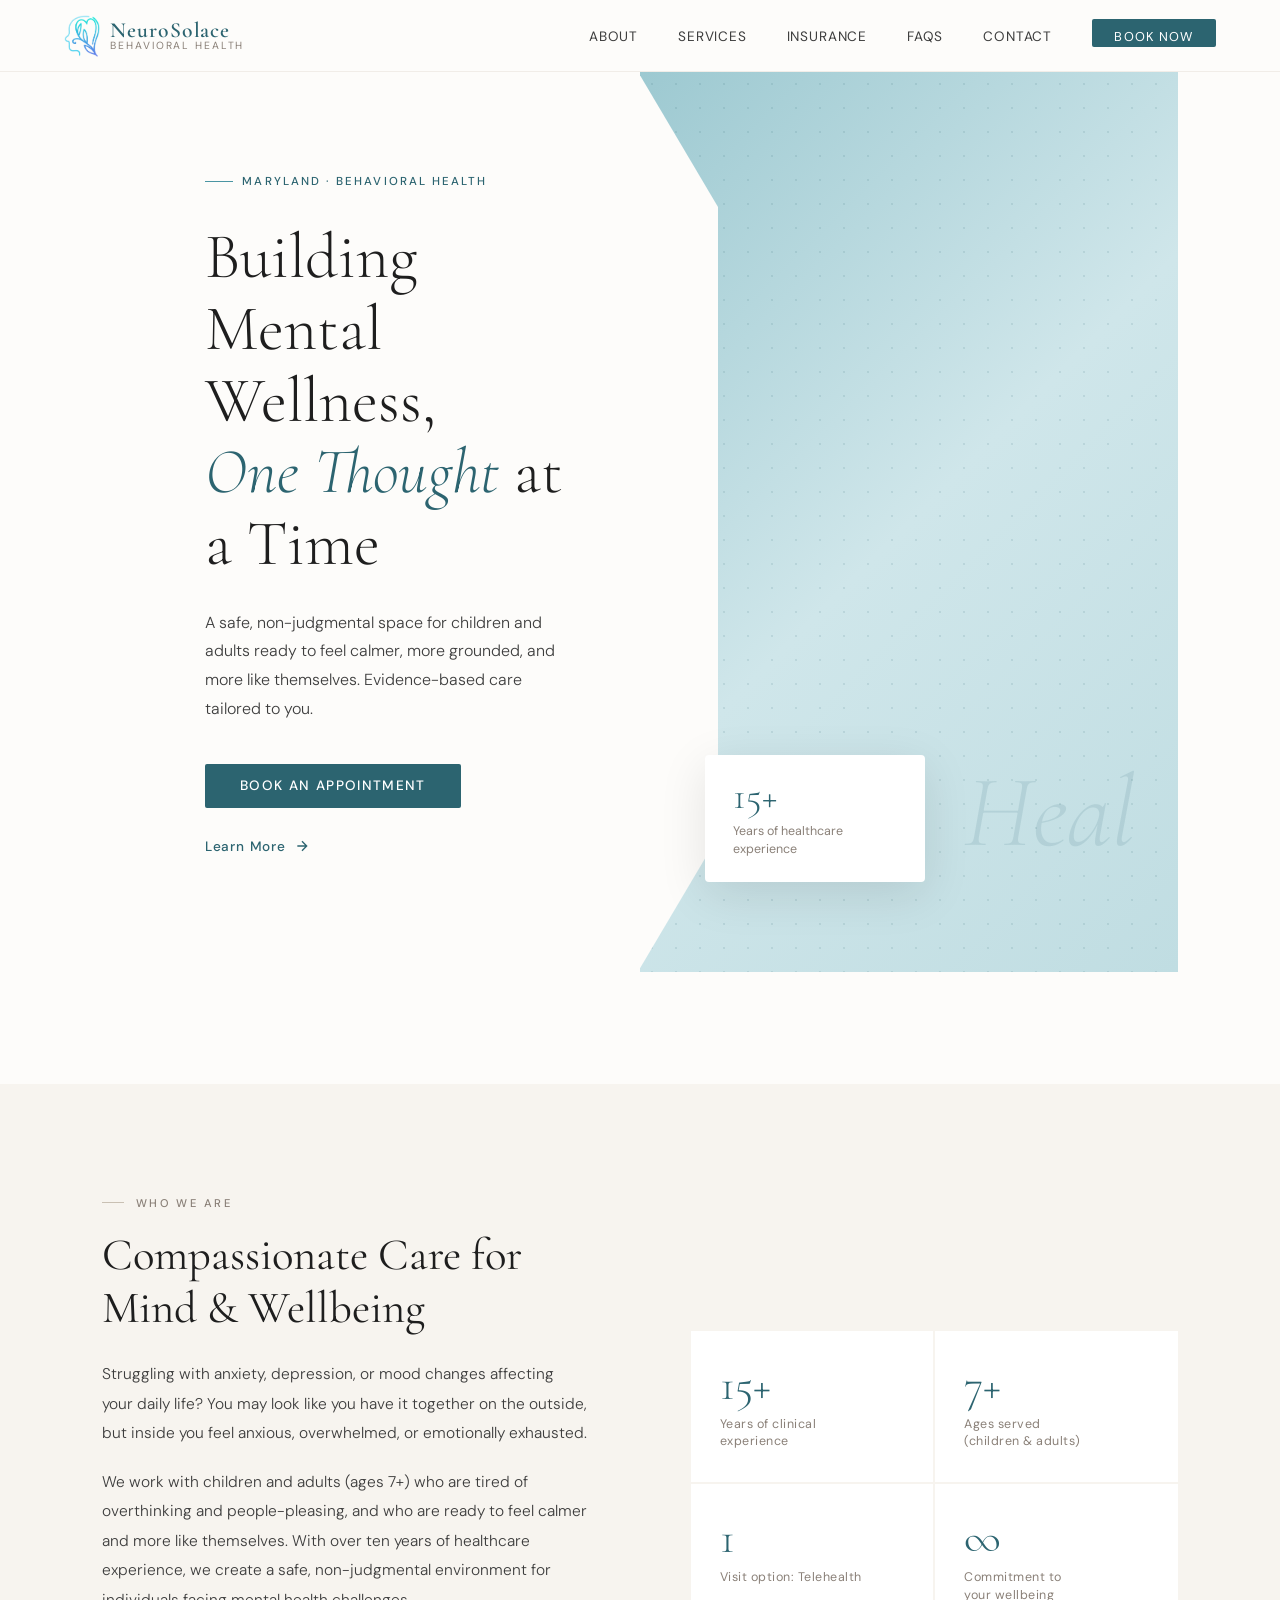
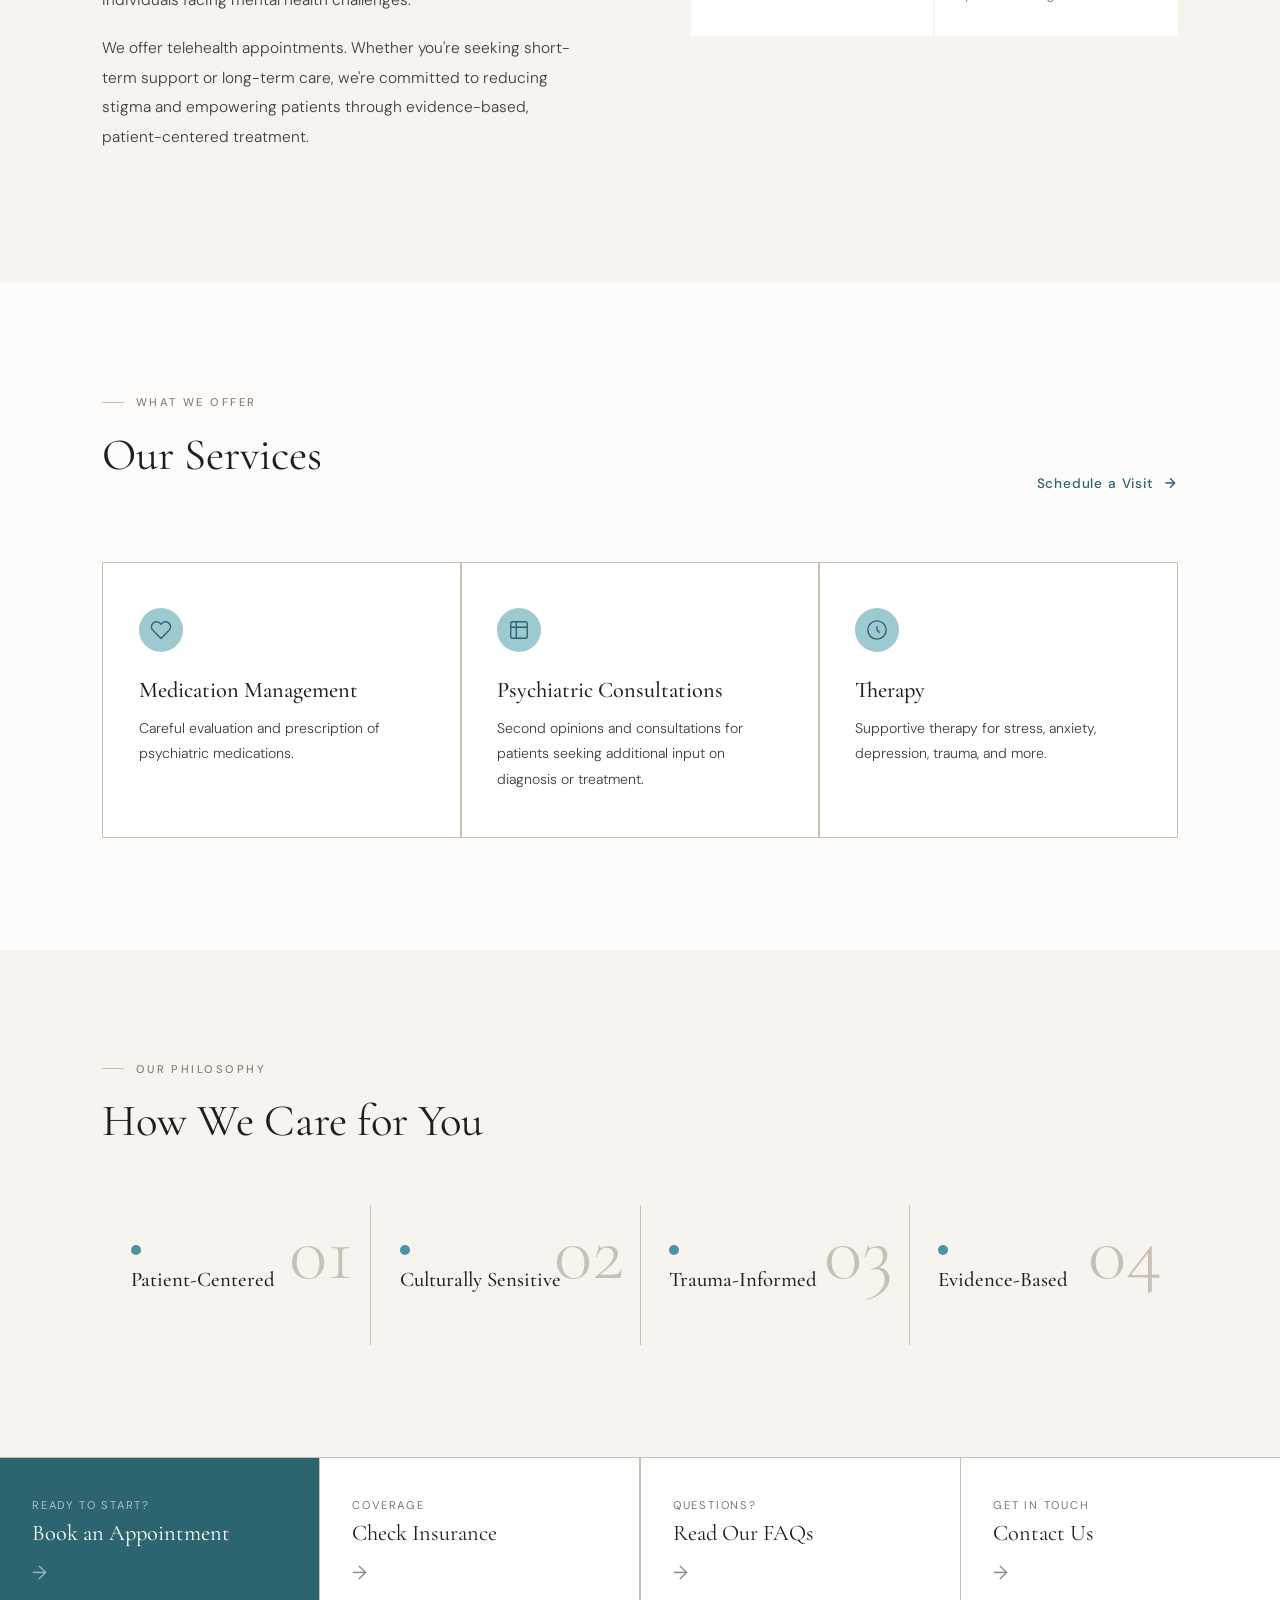
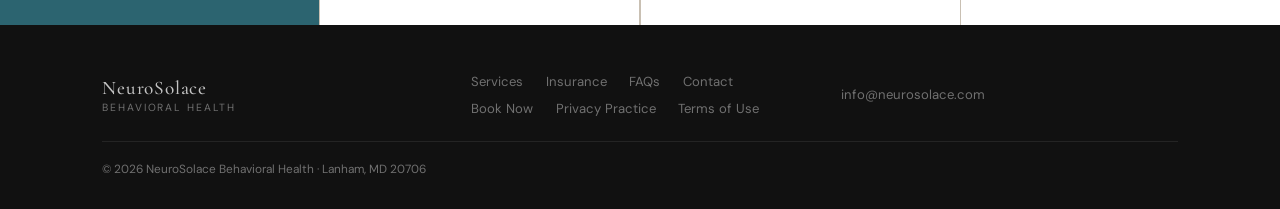
==== commit 79a11788: "Fix HTML syntax and structure" ====
--- a/index.html
+++ b/index.html
@@ -219,6 +219,7 @@
     <a href="contact.html">Contact</a>
     <a href="contact.html">Book Now</a>
     <a href="privacy-policy.html">Privacy Practice</a>
+    <a href="terms-of-use.html">Terms of Use</a>
   </div>
   <div class="footer-contact">
     <a href="mailto:info@neurosolace.com">info@neurosolace.com</a>
--- a/styles.css
+++ b/styles.css
@@ -1235,4 +1235,21 @@
   footer { grid-template-columns: 1fr; }
   .page-hero-inner { padding: 4rem 6vw 3rem; }
   .inner-section { padding: 3rem 6vw 4rem; }
-}+}
+
+.form-disclaimer {
+  background: rgba(255, 255, 255, 0.06);
+  border-left: 4px solid #e0a030;
+  padding: 14px 16px;
+  margin-bottom: 24px;
+  border-radius: 4px;
+  font-size: 0.95rem;
+  line-height: 1.6;
+  color: rgba(255, 255, 255, 0.9);
+}
+.form-disclaimer strong {
+  display: block;
+  margin-bottom: 4px;
+  color: #fff;
+}
+.form-disclaimer p { margin: 0; }
